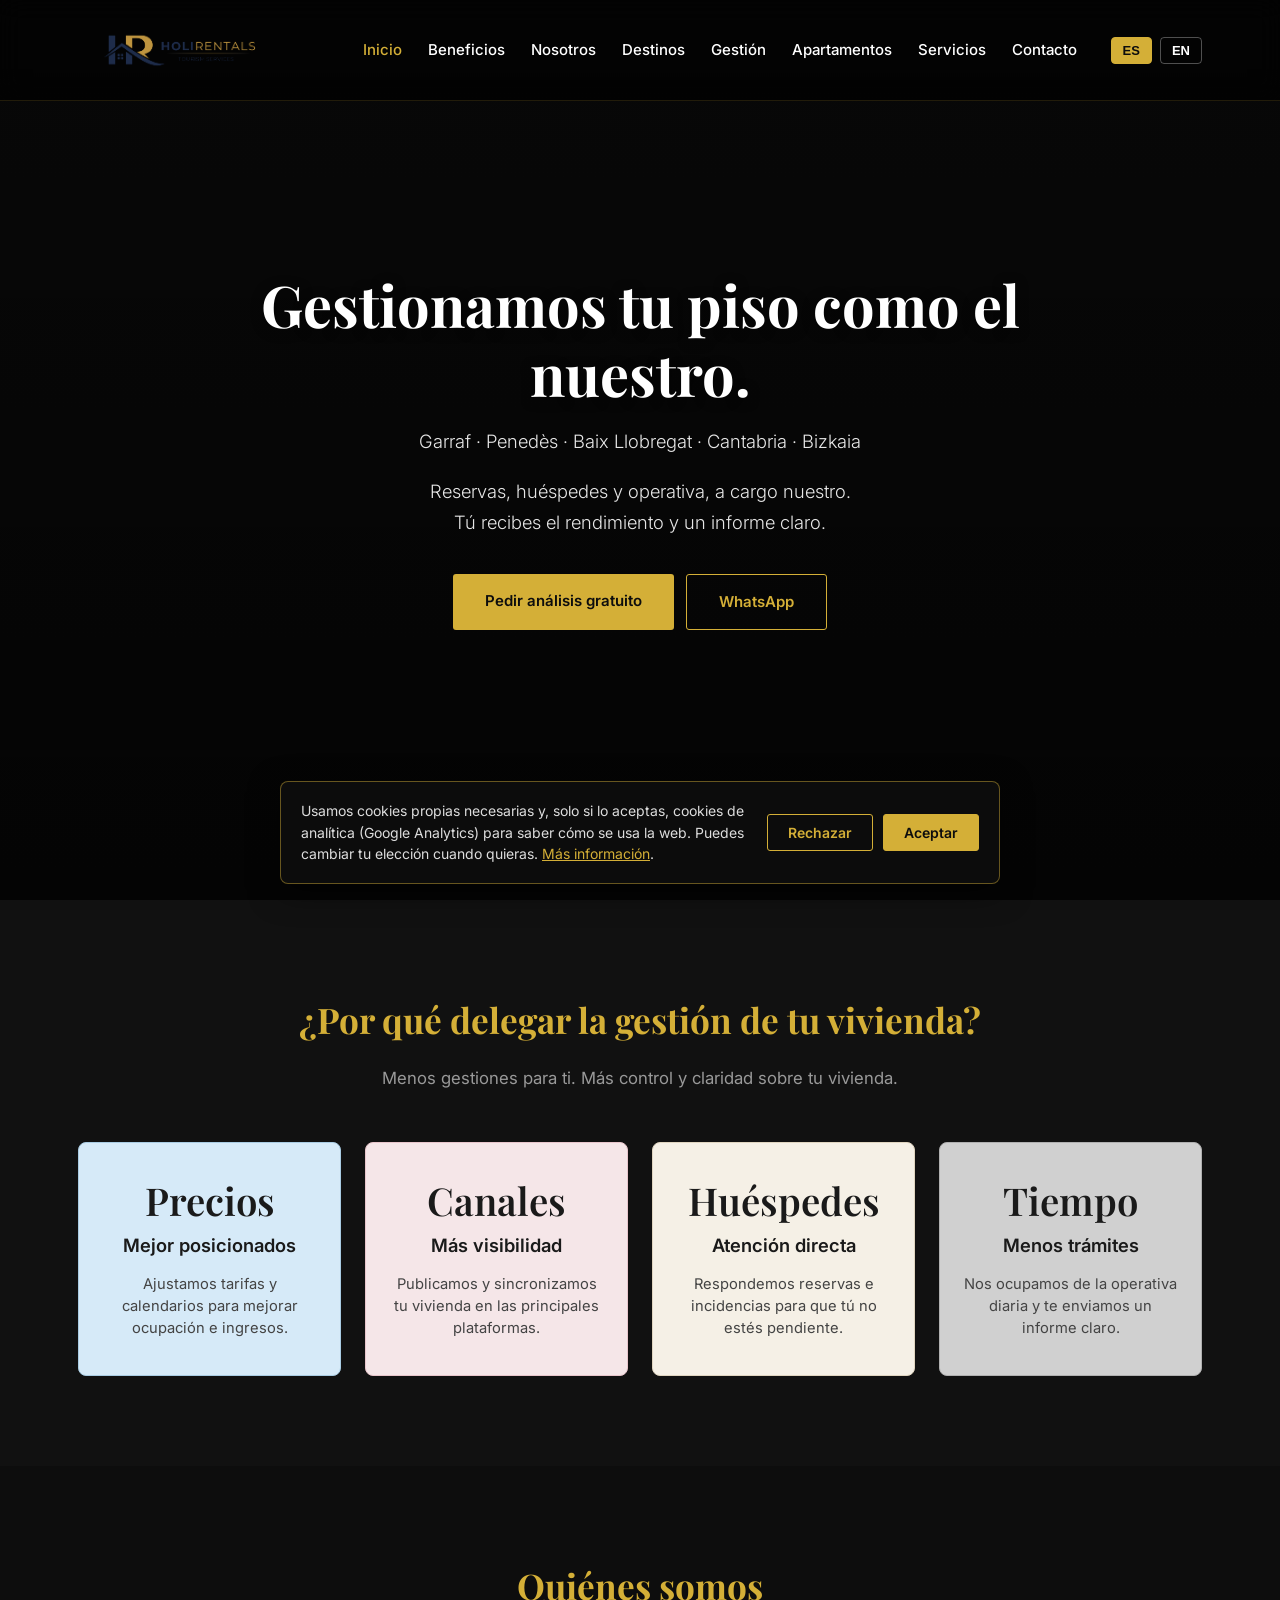
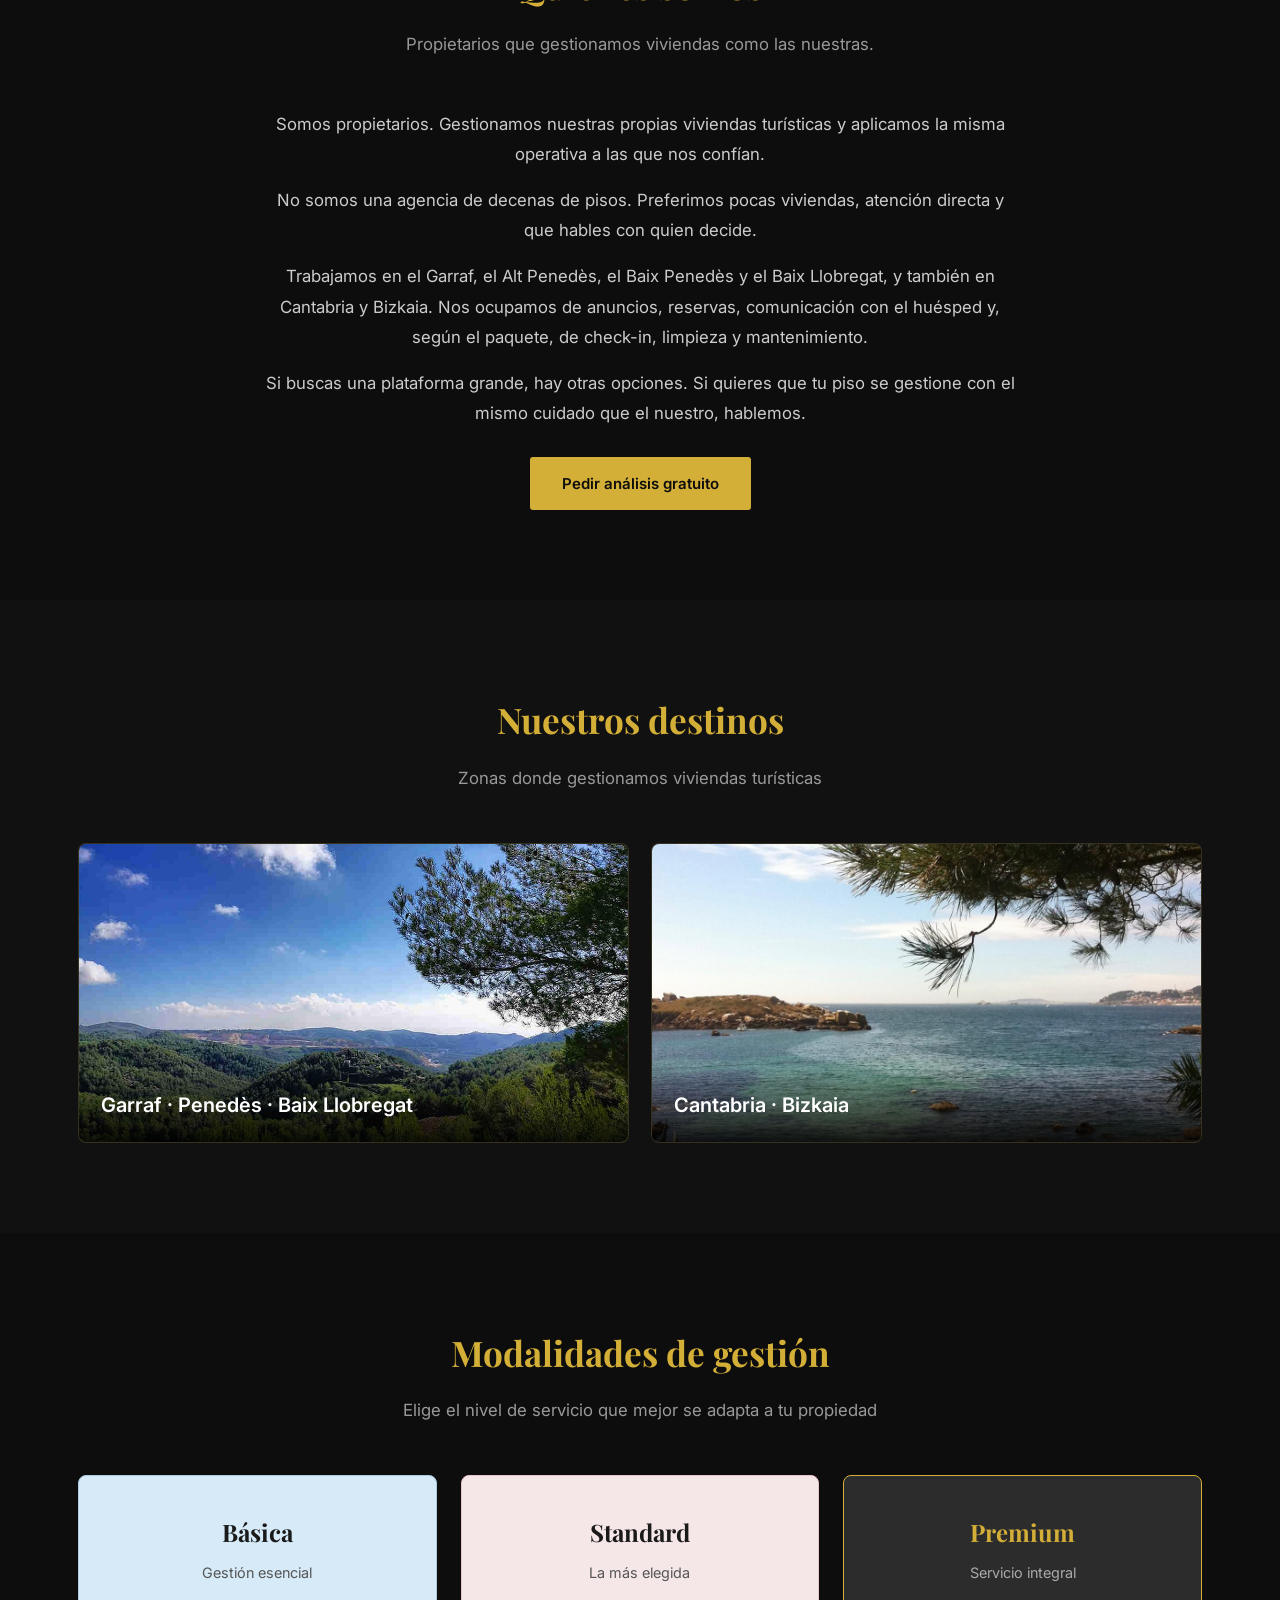
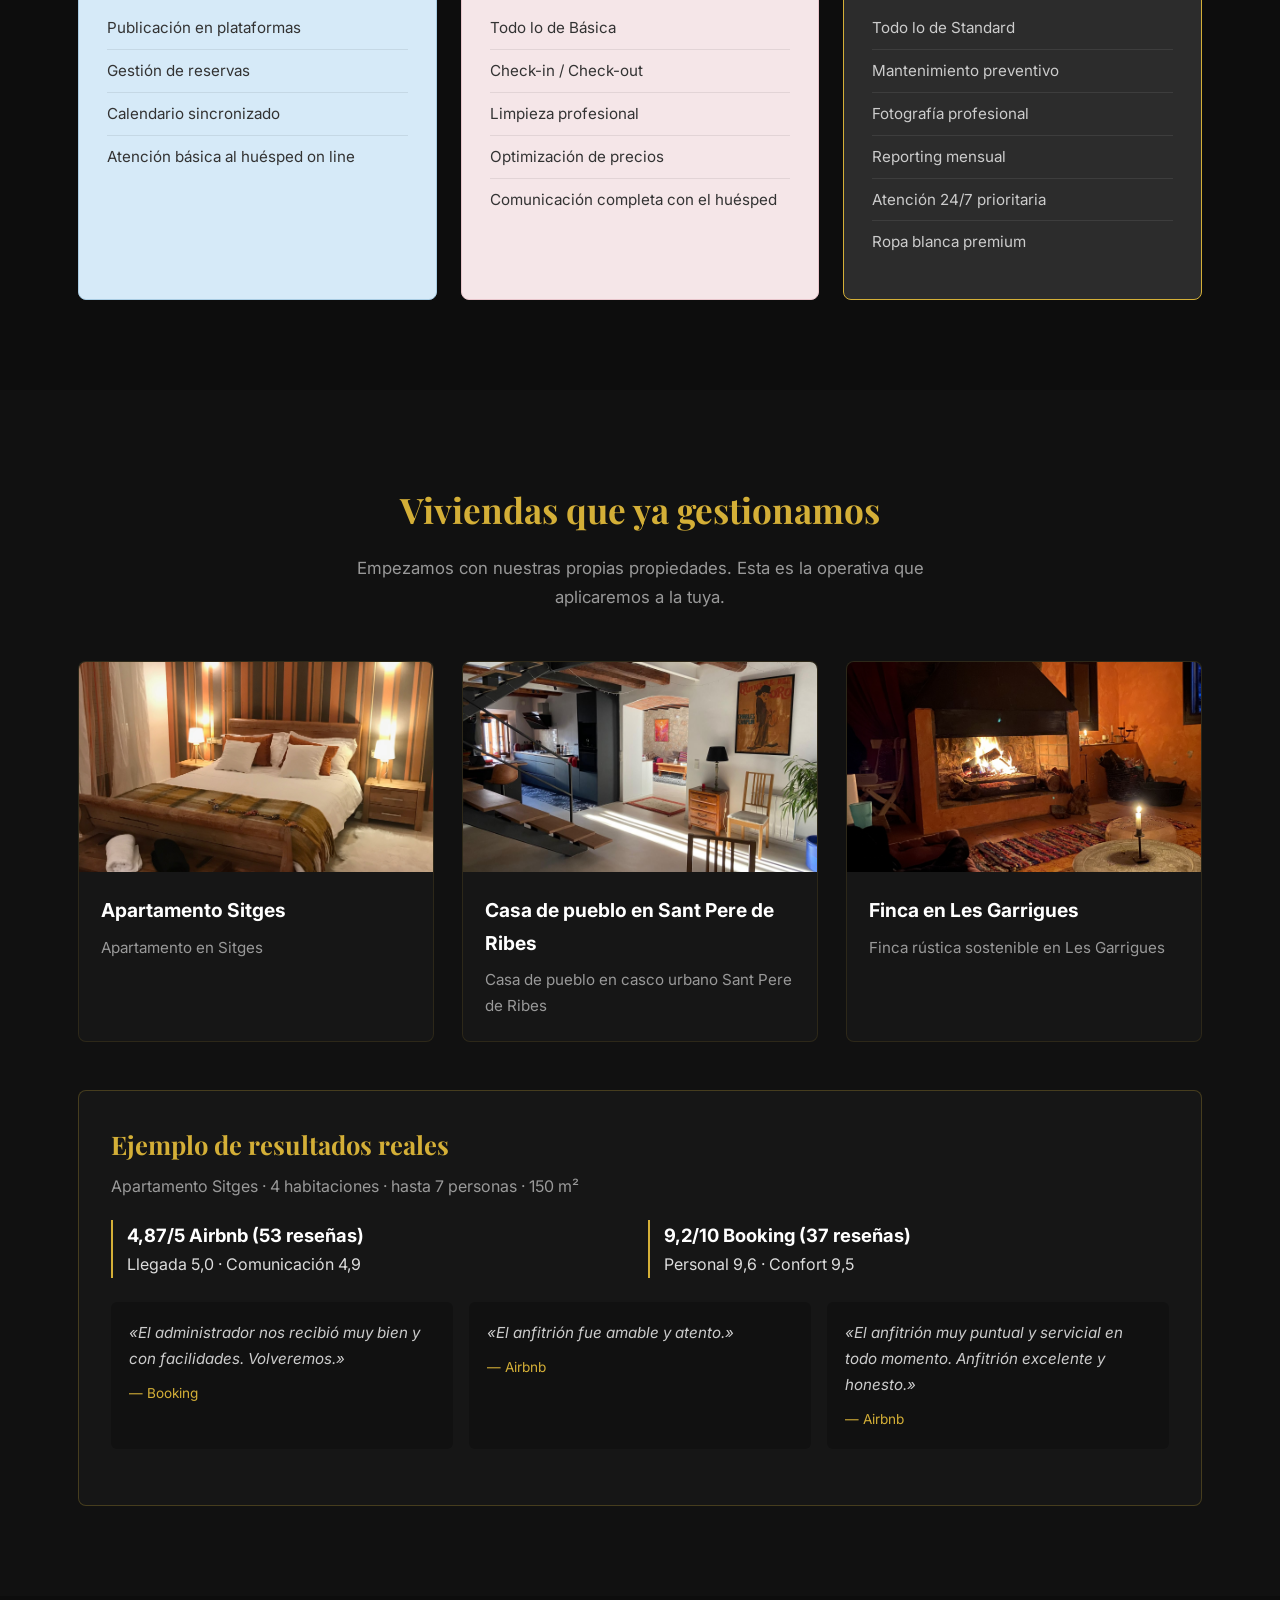
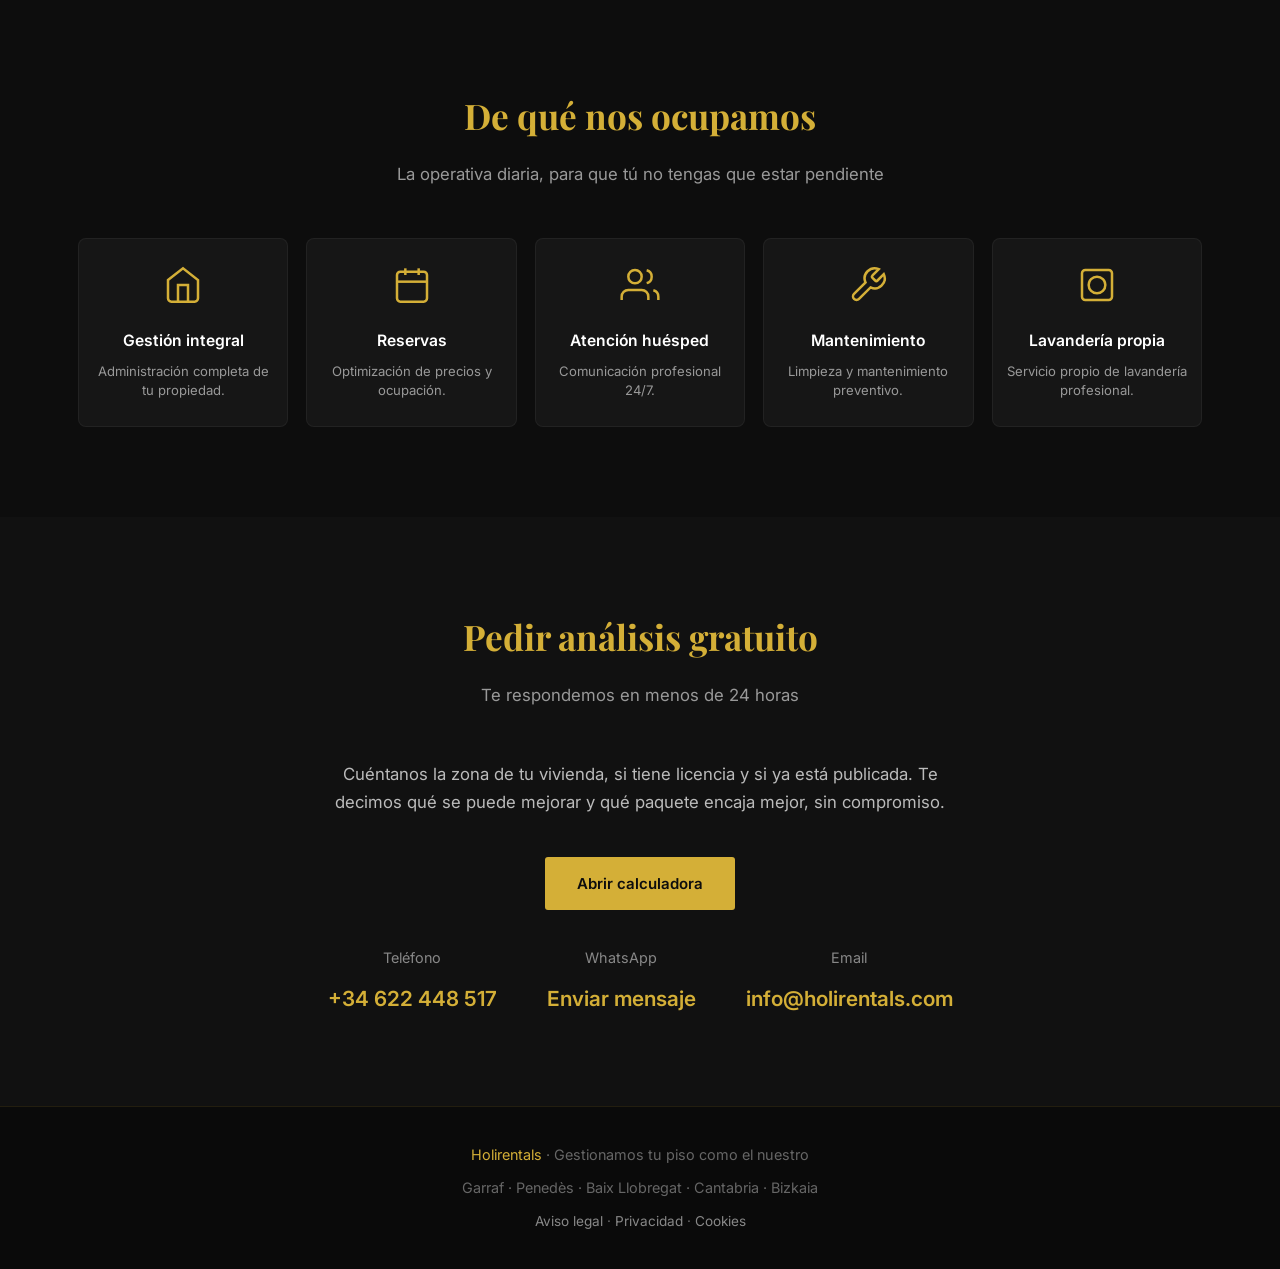
==== index.html @ bce826bc "W10: quitar enlaces a anuncios de Airbnb y Booking" ====
<!DOCTYPE html>
<html lang="es">
<head>
  <meta charset="UTF-8">
  <meta name="viewport" content="width=device-width, initial-scale=1.0">
  <title>Holirentals | Pisos turísticos en Garraf, Penedès y Cantabria</title>
  <meta name="description" content="Gestionamos tu piso como el nuestro. Alquiler vacacional en Garraf, Penedès y Baix Llobregat, además de Cantabria y Bizkaia. Pide tu análisis gratuito.">
  <!-- Google Analytics 4 (G-MFDEXBBM13) con Consent Mode v2: solo se carga si se aceptan las cookies. Ver /consent.js -->
  <script src="/consent.js"></script>
  <!-- Schema LocalBusiness -->
  <script type="application/ld+json">
  {
    "@context": "https://schema.org",
    "@type": "LocalBusiness",
    "name": "Holirentals",
    "description": "Gestionamos tu piso como el nuestro. Alquiler vacacional en Garraf, Alt Penedès, Baix Penedès y Baix Llobregat, además de Cantabria y Bizkaia. Reservas, huéspedes y operativa a cargo nuestro.",
    "url": "https://holirentals.com",
    "telephone": "+34622448517",
    "email": "info@holirentals.com",
    "image": "https://holirentals.com/logo.png",
    "priceRange": "€€",
    "address": {
      "@type": "PostalAddress",
      "addressCountry": "ES",
      "addressRegion": "Cataluña"
    },
    "areaServed": [
      { "@type": "AdministrativeArea", "name": "Garraf" },
      { "@type": "AdministrativeArea", "name": "Alt Penedès" },
      { "@type": "AdministrativeArea", "name": "Baix Penedès" },
      { "@type": "AdministrativeArea", "name": "Baix Llobregat" },
      { "@type": "AdministrativeArea", "name": "Cantabria" },
      { "@type": "AdministrativeArea", "name": "Bizkaia" }
    ],
    "sameAs": [],
    "openingHoursSpecification": {
      "@type": "OpeningHoursSpecification",
      "dayOfWeek": ["Monday", "Tuesday", "Wednesday", "Thursday", "Friday"],
      "opens": "09:00",
      "closes": "19:00"
    }
  }
  </script>
  <link href="https://fonts.googleapis.com/css2?family=Inter:wght@300;400;500;600;700&family=Playfair+Display:wght@500;600&display=swap" rel="stylesheet">
  <style>
    * { margin: 0; padding: 0; box-sizing: border-box; }
    html { scroll-behavior: smooth; }
    body { font-family: 'Inter', system-ui, sans-serif; color: #e8e8e8; background: #0d0d0d; line-height: 1.7; }
    .container { max-width: 1180px; margin: 0 auto; padding: 0 28px; }
    header { position: fixed; top: 0; left: 0; right: 0; z-index: 1000; background: rgba(0, 0, 0, 0.6); backdrop-filter: blur(12px); border-bottom: 1px solid rgba(212, 175, 55, 0.15); }
    .header-inner { display: flex; align-items: center; justify-content: space-between; height: 100px; }
    .logo { height: 92px; width: auto; }
    .menu-toggle { display: none; flex-direction: column; justify-content: space-between; width: 28px; height: 20px; background: none; border: none; cursor: pointer; padding: 0; z-index: 1001; }
    .menu-toggle span { display: block; height: 2.5px; width: 100%; background: #D4AF37; border-radius: 2px; transition: all 0.3s ease; }
    .menu-toggle.active span:nth-child(1) { transform: translateY(8.5px) rotate(45deg); }
    .menu-toggle.active span:nth-child(2) { opacity: 0; }
    .menu-toggle.active span:nth-child(3) { transform: translateY(-8.5px) rotate(-45deg); }
    nav { display: flex; align-items: center; gap: 26px; }
    nav a { color: #ffffff; text-decoration: none; font-size: 15px; font-weight: 500; transition: color 0.25s ease; text-shadow: 0 1px 3px rgba(0,0,0,0.5); }
    nav a:hover, nav a.active { color: #D4AF37; }
    .lang-switch { display: flex; gap: 8px; margin-left: 8px; }
    .lang-switch button { background: transparent; border: 1px solid rgba(255,255,255,0.3); color: #fff; padding: 5px 11px; border-radius: 4px; cursor: pointer; font-size: 13px; font-weight: 600; transition: all 0.25s; }
    .lang-switch button.active, .lang-switch button:hover { background: #D4AF37; border-color: #D4AF37; color: #0d0d0d; }
    .hero { position: relative; height: 100vh; min-height: 640px; display: flex; align-items: center; justify-content: center; overflow: hidden; }
    .hero video { position: absolute; inset: 0; width: 100%; height: 100%; object-fit: cover; z-index: 1; }
    .hero-overlay { position: absolute; inset: 0; background: linear-gradient(to bottom, rgba(0,0,0,0.4), rgba(0,0,0,0.7)); z-index: 2; }
    .hero-content { position: relative; z-index: 3; text-align: center; max-width: 800px; padding: 0 20px; }
    .hero-content h1 { font-family: 'Playfair Display', serif; font-size: clamp(2.1rem, 5vw, 3.6rem); color: #fff; margin-bottom: 18px; line-height: 1.2; text-shadow: 0 2px 12px rgba(0,0,0,0.5); }
    .hero-content p { font-size: 1.15rem; color: rgba(255,255,255,0.9); margin-bottom: 18px; font-weight: 300; }
    .hero-content .hero-subtitle { margin-bottom: 36px; }
    .hero-buttons { display: flex; flex-wrap: wrap; justify-content: center; gap: 12px; }
    .btn { display: inline-block; padding: 14px 32px; background: #D4AF37; color: #0d0d0d; text-decoration: none; font-weight: 600; font-size: 15px; border-radius: 3px; transition: all 0.3s ease; cursor: pointer; border: none; }
    .btn:hover { background: #c9a227; transform: translateY(-2px); }
    .btn-outline { background: transparent; border: 1.5px solid #D4AF37; color: #D4AF37; }
    .btn-outline:hover { background: #D4AF37; color: #0d0d0d; }
    section { padding: 90px 0; }
    .section-title { font-family: 'Playfair Display', serif; font-size: 2.2rem; color: #D4AF37; text-align: center; margin-bottom: 14px; }
    .section-subtitle { text-align: center; color: #999; max-width: 600px; margin: 0 auto 50px; font-size: 1.05rem; }
    .benefits { background: #111; }
    .benefits-grid { display: grid; grid-template-columns: repeat(4, 1fr); gap: 24px; }
    .benefit-card { border-radius: 8px; padding: 36px 24px; text-align: center; transition: transform 0.3s; }
    .benefit-card:hover { transform: translateY(-4px); }
    .benefit-card:nth-child(1) { background: #d6eaf8; border: 1px solid #a9cce3; color: #1a1a1a; }
    .benefit-card:nth-child(2) { background: #f5e6e8; border: 1px solid #e8c5cb; color: #1a1a1a; }
    .benefit-card:nth-child(3) { background: #f5f0e6; border: 1px solid #e0d5c0; color: #1a1a1a; }
    .benefit-card:nth-child(4) { background: #d0d0d0; border: 1px solid #b0b0b0; color: #1a1a1a; }
    .benefit-number { font-family: 'Playfair Display', serif; font-size: 2.4rem; color: #1a1a1a; font-weight: 600; margin-bottom: 8px; line-height: 1.1; }
    .benefit-title { font-size: 1.15rem; color: #1a1a1a; font-weight: 600; margin-bottom: 12px; }
    .benefit-text { font-size: 0.92rem; color: #444; line-height: 1.5; }
    .nosotros { background: #0d0d0d; }
    .nosotros-text { max-width: 760px; margin: 0 auto 28px; color: #ccc; font-size: 1.05rem; line-height: 1.8; text-align: center; }
    .nosotros-text p { margin-bottom: 16px; }
    .nosotros-cta { text-align: center; }
    .destinations { background: #111; }
    .dest-grid { display: grid; grid-template-columns: repeat(2, 1fr); gap: 22px; }
    .dest-card { position: relative; height: 300px; border-radius: 8px; overflow: hidden; background: #1a1a1a; border: 1px solid rgba(212,175,55,0.15); }
    .dest-card img { width: 100%; height: 100%; object-fit: cover; display: block; transition: transform 0.5s ease; }
    .dest-card:hover img { transform: scale(1.05); }
    .dest-name { position: absolute; bottom: 0; left: 0; right: 0; padding: 20px 22px; background: linear-gradient(to top, rgba(0,0,0,0.85), transparent); color: #fff; font-size: 1.25rem; font-weight: 600; }
    .modalities { background: #0d0d0d; }
    .mod-grid { display: grid; grid-template-columns: repeat(3, 1fr); gap: 24px; }
    .mod-card { border-radius: 8px; padding: 36px 28px; text-align: center; }
    .mod-card.basic { background: #d6eaf8; border: 1px solid #a9cce3; color: #1a1a1a; }
    .mod-card.standard { background: #f5e6e8; border: 1px solid #e8c5cb; color: #1a1a1a; }
    .mod-card.premium { background: #2c2c2c; border: 1px solid #D4AF37; color: #e8e8e8; }
    .mod-card h3 { font-family: 'Playfair Display', serif; font-size: 1.5rem; margin-bottom: 8px; }
    .mod-card.basic h3, .mod-card.standard h3 { color: #1a1a1a; }
    .mod-card.premium h3 { color: #D4AF37; }
    .mod-card .price { font-size: 0.9rem; margin-bottom: 22px; }
    .mod-card.basic .price, .mod-card.standard .price { color: #555; }
    .mod-card.premium .price { color: #aaa; }
    .mod-card ul { list-style: none; text-align: left; font-size: 0.95rem; }
    .mod-card.basic ul, .mod-card.standard ul { color: #333; }
    .mod-card.premium ul { color: #ccc; }
    .mod-card ul li { padding: 8px 0; border-bottom: 1px solid rgba(0,0,0,0.08); }
    .mod-card.premium ul li { border-bottom: 1px solid rgba(255,255,255,0.08); }
    .mod-card ul li:last-child { border-bottom: none; }
    .apartments { background: #111; }
    .proof { margin-top: 48px; background: #161616; border: 1px solid rgba(212,175,55,0.25); border-radius: 8px; padding: 32px; }
    .proof h3 { font-family: 'Playfair Display', serif; color: #D4AF37; font-size: 1.6rem; margin-bottom: 6px; }
    .proof-specs { color: #999; margin-bottom: 20px; }
    .proof-ratings { display: grid; grid-template-columns: 1fr 1fr; gap: 16px; margin-bottom: 24px; }
    .proof-rating { border-left: 2px solid #D4AF37; padding-left: 14px; color: #ddd; }
    .proof-rating strong { display: block; color: #fff; font-size: 1.15rem; }
    .proof-quotes { display: grid; grid-template-columns: repeat(3, 1fr); gap: 16px; margin-bottom: 24px; }
    .proof-quotes blockquote { background: #111; border-radius: 6px; padding: 18px; color: #ccc; font-style: italic; font-size: 0.95rem; }
    .proof-quotes cite { display: block; margin-top: 10px; color: #D4AF37; font-style: normal; font-size: 0.85rem; }
    @media (max-width: 1000px) { .proof-ratings, .proof-quotes { grid-template-columns: 1fr; } }
    .apt-grid { display: grid; grid-template-columns: repeat(3, 1fr); gap: 28px; }
    .apt-card { background: #161616; border-radius: 8px; overflow: hidden; border: 1px solid rgba(212,175,55,0.12); }
    .apt-photo { height: 210px; background: #1a1a1a; }
    .apt-photo img { width: 100%; height: 100%; object-fit: cover; display: block; }
    .apt-info { padding: 22px; }
    .apt-info h3 { font-size: 1.2rem; color: #fff; margin-bottom: 8px; }
    .apt-info p { color: #999; font-size: 0.95rem; }
    .services { background: #0d0d0d; }
    .services-grid { display: grid; grid-template-columns: repeat(5, 1fr); gap: 18px; }
    .service-card { text-align: center; padding: 26px 14px; background: #161616; border-radius: 8px; border: 1px solid rgba(255,255,255,0.05); }
    .service-icon { width: 40px; height: 40px; margin: 0 auto 14px; stroke: #D4AF37; fill: none; stroke-width: 1.5; }
    .service-card h3 { font-size: 0.98rem; color: #fff; margin-bottom: 8px; font-weight: 600; }
    .service-card p { color: #999; font-size: 0.82rem; line-height: 1.45; }
    .contact { background: #111; text-align: center; }
    .contact-methods { display: flex; justify-content: center; gap: 50px; flex-wrap: wrap; }
    .contact-item { display: flex; flex-direction: column; align-items: center; gap: 10px; }
    .contact-item span { color: #888; font-size: 0.9rem; }
    .contact-item a { color: #D4AF37; text-decoration: none; font-size: 1.3rem; font-weight: 600; transition: color 0.25s; }
    .contact-item a:hover { color: #fff; }
    footer { background: #0a0a0a; padding: 36px 0; border-top: 1px solid rgba(212,175,55,0.12); text-align: center; }
    footer p { color: #666; font-size: 0.9rem; }
    footer .gold { color: #D4AF37; }
    footer .legal-links { margin-top: 10px; font-size: 0.85rem; }
    footer .legal-links a { color: #888; text-decoration: none; transition: color 0.25s; }
    footer .legal-links a:hover { color: #D4AF37; }
    @media (max-width: 1000px) { .mod-grid, .apt-grid { grid-template-columns: 1fr; } .services-grid { grid-template-columns: repeat(3, 1fr); } .benefits-grid { grid-template-columns: repeat(2, 1fr); } }
    @media (max-width: 900px) {
      .menu-toggle { display: flex; }
      nav { position: fixed; top: 0; right: -100%; width: min(320px, 85vw); height: 100vh; background: rgba(10, 10, 10, 0.97); backdrop-filter: blur(20px); flex-direction: column; justify-content: center; align-items: center; gap: 28px; transition: right 0.35s ease; border-left: 1px solid rgba(212, 175, 55, 0.2); z-index: 1000; }
      nav.open { right: 0; }
      nav a { font-size: 1.15rem; }
      .lang-switch { margin-left: 0; margin-top: 12px; }
    }
    @media (max-width: 700px) {
      .header-inner { height: 72px; } .logo { height: 58px; } .container { padding: 0 18px; } section { padding: 60px 0; }
      .section-title { font-size: 1.7rem; } .section-subtitle { font-size: 0.98rem; margin-bottom: 36px; }
      .dest-grid { grid-template-columns: 1fr; } .services-grid { grid-template-columns: repeat(2, 1fr); } .benefits-grid { grid-template-columns: 1fr; }
      .hero { min-height: 520px; } .hero-content p { font-size: 1.05rem; } .btn { padding: 13px 26px; font-size: 14px; }
      .dest-card { height: 240px; } .contact-methods { gap: 32px; } .contact-item a { font-size: 1.15rem; }
    }
    @media (max-width: 480px) { .services-grid { grid-template-columns: 1fr; } .hero-content h1 { font-size: 1.9rem; } }
  </style>
</head>
<body>
  <header>
    <div class="container header-inner">
      <img src="logo.png" alt="Holirentals" class="logo">
      <button class="menu-toggle" id="menuToggle" aria-label="Abrir menú"><span></span><span></span><span></span></button>
      <nav id="mainNav">
        <a href="#inicio" class="active" data-i18n="nav_home">Inicio</a>
        <a href="#beneficios" data-i18n="nav_benefits">Beneficios</a>
        <a href="#nosotros" data-i18n="nav_about">Nosotros</a>
        <a href="#destinos" data-i18n="nav_destinations">Destinos</a>
        <a href="#modalidades" data-i18n="nav_management">Gestión</a>
        <a href="#apartamentos" data-i18n="nav_apartments">Apartamentos</a>
        <a href="#servicios" data-i18n="nav_services">Servicios</a>
        <a href="#contacto" data-i18n="nav_contact">Contacto</a>
        <div class="lang-switch">
          <button id="btn-es" class="active" onclick="setLang('es')">ES</button>
          <button id="btn-en" onclick="setLang('en')">EN</button>
        </div>
      </nav>
    </div>
  </header>
  <section class="hero" id="inicio">
    <video autoplay muted loop playsinline><source src="bg.mp4" type="video/mp4"></video>
    <div class="hero-overlay"></div>
    <div class="hero-content">
      <h1 data-i18n="hero_title">Gestionamos tu piso como el nuestro.</h1>
      <p>Garraf · Penedès · Baix Llobregat · Cantabria · Bizkaia</p>
      <p class="hero-subtitle" data-i18n-html="hero_subtitle">Reservas, huéspedes y operativa, a cargo nuestro.<br>Tú recibes el rendimiento y un informe claro.</p>
      <div class="hero-buttons">
        <a href="https://onyx-orbit-winter-zest.grok.me/" class="btn" data-i18n="hero_btn1" target="_blank" rel="noopener">Pedir análisis gratuito</a>
        <a href="https://wa.me/34622448517" class="btn btn-outline" data-i18n="hero_btn2">WhatsApp</a>
      </div>
    </div>
  </section>
  <section class="benefits" id="beneficios">
    <div class="container">
      <h2 class="section-title" data-i18n="ben_title">¿Por qué delegar la gestión de tu vivienda?</h2>
      <p class="section-subtitle" data-i18n="ben_sub">Menos gestiones para ti. Más control y claridad sobre tu vivienda.</p>
      <div class="benefits-grid">
        <div class="benefit-card"><div class="benefit-number" data-i18n="ben1_n">Precios</div><div class="benefit-title" data-i18n="ben1_t">Mejor posicionados</div><div class="benefit-text" data-i18n="ben1_d">Ajustamos tarifas y calendarios para mejorar ocupación e ingresos.</div></div>
        <div class="benefit-card"><div class="benefit-number" data-i18n="ben2_n">Canales</div><div class="benefit-title" data-i18n="ben2_t">Más visibilidad</div><div class="benefit-text" data-i18n="ben2_d">Publicamos y sincronizamos tu vivienda en las principales plataformas.</div></div>
        <div class="benefit-card"><div class="benefit-number" data-i18n="ben3_n">Huéspedes</div><div class="benefit-title" data-i18n="ben3_t">Atención directa</div><div class="benefit-text" data-i18n="ben3_d">Respondemos reservas e incidencias para que tú no estés pendiente.</div></div>
        <div class="benefit-card"><div class="benefit-number" data-i18n="ben4_n">Tiempo</div><div class="benefit-title" data-i18n="ben4_t">Menos trámites</div><div class="benefit-text" data-i18n="ben4_d">Nos ocupamos de la operativa diaria y te enviamos un informe claro.</div></div>
      </div>
    </div>
  </section>
  <section class="nosotros" id="nosotros">
    <div class="container">
      <h2 class="section-title" data-i18n="about_title">Quiénes somos</h2>
      <p class="section-subtitle" data-i18n="about_sub">Propietarios que gestionamos viviendas como las nuestras.</p>
      <div class="nosotros-text">
        <p data-i18n="about_p1">Somos propietarios. Gestionamos nuestras propias viviendas turísticas y aplicamos la misma operativa a las que nos confían.</p>
        <p data-i18n="about_p2">No somos una agencia de decenas de pisos. Preferimos pocas viviendas, atención directa y que hables con quien decide.</p>
        <p data-i18n="about_p3">Trabajamos en el Garraf, el Alt Penedès, el Baix Penedès y el Baix Llobregat, y también en Cantabria y Bizkaia. Nos ocupamos de anuncios, reservas, comunicación con el huésped y, según el paquete, de check-in, limpieza y mantenimiento.</p>
        <p data-i18n="about_p4">Si buscas una plataforma grande, hay otras opciones. Si quieres que tu piso se gestione con el mismo cuidado que el nuestro, hablemos.</p>
      </div>
      <div class="nosotros-cta">
        <a href="https://onyx-orbit-winter-zest.grok.me/" class="btn" data-i18n="hero_btn1" target="_blank" rel="noopener">Pedir análisis gratuito</a>
      </div>
    </div>
  </section>
  <section class="destinations" id="destinos">
    <div class="container">
      <h2 class="section-title" data-i18n="dest_title">Nuestros destinos</h2>
      <p class="section-subtitle" data-i18n="dest_sub">Zonas donde gestionamos viviendas turísticas</p>
      <div class="dest-grid">
        <div class="dest-card"><img src="garraf.jpg" alt="Costa del Garraf"><div class="dest-name">Garraf · Penedès · Baix Llobregat</div></div>
        <div class="dest-card"><img src="cantabria.jpg" alt="Costa de Cantabria"><div class="dest-name">Cantabria · Bizkaia</div></div>
      </div>
    </div>
  </section>
  <section class="modalities" id="modalidades">
    <div class="container">
      <h2 class="section-title" data-i18n="mod_title">Modalidades de gestión</h2>
      <p class="section-subtitle" data-i18n="mod_sub">Elige el nivel de servicio que mejor se adapta a tu propiedad</p>
      <div class="mod-grid">
        <div class="mod-card basic"><h3 data-i18n="mod_basic">Básica</h3><div class="price" data-i18n="mod_basic_p">Gestión esencial</div><ul><li data-i18n="mod_b1">Publicación en plataformas</li><li data-i18n="mod_b2">Gestión de reservas</li><li data-i18n="mod_b3">Calendario sincronizado</li><li data-i18n="mod_b4">Atención básica al huésped on line</li></ul></div>
        <div class="mod-card standard"><h3 data-i18n="mod_std">Standard</h3><div class="price" data-i18n="mod_std_p">La más elegida</div><ul><li data-i18n="mod_s1">Todo lo de Básica</li><li data-i18n="mod_s2">Check-in / Check-out</li><li data-i18n="mod_s3">Limpieza profesional</li><li data-i18n="mod_s4">Optimización de precios</li><li data-i18n="mod_s5">Comunicación completa con el huésped</li></ul></div>
        <div class="mod-card premium"><h3 data-i18n="mod_prem">Premium</h3><div class="price" data-i18n="mod_prem_p">Servicio integral</div><ul><li data-i18n="mod_p1">Todo lo de Standard</li><li data-i18n="mod_p2">Mantenimiento preventivo</li><li data-i18n="mod_p3">Fotografía profesional</li><li data-i18n="mod_p4">Reporting mensual</li><li data-i18n="mod_p5">Atención 24/7 prioritaria</li><li data-i18n="mod_p6">Ropa blanca premium</li></ul></div>
      </div>
    </div>
  </section>
  <section class="apartments" id="apartamentos">
    <div class="container">
      <h2 class="section-title" data-i18n="apt_title">Viviendas que ya gestionamos</h2>
      <p class="section-subtitle" data-i18n="apt_sub">Empezamos con nuestras propias propiedades. Esta es la operativa que aplicaremos a la tuya.</p>
      <div class="apt-grid">
        <div class="apt-card"><div class="apt-photo"><img src="apartamentositges.jpg" alt="Apartamento Sitges"></div><div class="apt-info"><h3 data-i18n="apt1_t">Apartamento Sitges</h3><p data-i18n="apt1_d">Apartamento en Sitges</p></div></div>
        <div class="apt-card"><div class="apt-photo"><img src="casaribes.jpg" alt="Casa Ribes"></div><div class="apt-info"><h3 data-i18n="apt2_t">Casa de pueblo en Sant Pere de Ribes</h3><p data-i18n="apt2_d">Casa de pueblo en casco urbano Sant Pere de Ribes</p></div></div>
        <div class="apt-card"><div class="apt-photo"><img src="fincalesgarrigues2.jpg" alt="Finca en Les Garrigues"></div><div class="apt-info"><h3 data-i18n="apt3_t">Finca en Les Garrigues</h3><p data-i18n="apt3_d">Finca rústica sostenible en Les Garrigues</p></div></div>
      </div>
      <div class="proof" id="resultados">
        <h3 data-i18n="proof_title">Ejemplo de resultados reales</h3>
        <p class="proof-specs" data-i18n="proof_specs">Apartamento Sitges · 4 habitaciones · hasta 7 personas · 150 m²</p>
        <div class="proof-ratings">
          <div class="proof-rating"><strong data-i18n="proof_r1">4,87/5 Airbnb (53 reseñas)</strong><span data-i18n="proof_r1c">Llegada 5,0 · Comunicación 4,9</span></div>
          <div class="proof-rating"><strong data-i18n="proof_r2">9,2/10 Booking (37 reseñas)</strong><span data-i18n="proof_r2c">Personal 9,6 · Confort 9,5</span></div>
        </div>
        <div class="proof-quotes">
          <blockquote><span data-i18n="proof_q1">«El administrador nos recibió muy bien y con facilidades. Volveremos.»</span><cite>— Booking</cite></blockquote>
          <blockquote><span data-i18n="proof_q2">«El anfitrión fue amable y atento.»</span><cite>— Airbnb</cite></blockquote>
          <blockquote><span data-i18n="proof_q3">«El anfitrión muy puntual y servicial en todo momento. Anfitrión excelente y honesto.»</span><cite>— Airbnb</cite></blockquote>
        </div>
      </div>
    </div>
  </section>
  <section class="services" id="servicios">
    <div class="container">
      <h2 class="section-title" data-i18n="serv_title">De qué nos ocupamos</h2>
      <p class="section-subtitle" data-i18n="serv_sub">La operativa diaria, para que tú no tengas que estar pendiente</p>
      <div class="services-grid">
        <div class="service-card"><svg class="service-icon" viewBox="0 0 24 24"><path d="M3 9l9-7 9 7v11a2 2 0 0 1-2 2H5a2 2 0 0 1-2-2z"/><polyline points="9 22 9 12 15 12 15 22"/></svg><h3 data-i18n="serv1_t">Gestión integral</h3><p data-i18n="serv1_d">Administración completa de tu propiedad.</p></div>
        <div class="service-card"><svg class="service-icon" viewBox="0 0 24 24"><rect x="3" y="4" width="18" height="18" rx="2" ry="2"/><line x1="16" y1="2" x2="16" y2="6"/><line x1="8" y1="2" x2="8" y2="6"/><line x1="3" y1="10" x2="21" y2="10"/></svg><h3 data-i18n="serv2_t">Reservas</h3><p data-i18n="serv2_d">Optimización de precios y ocupación.</p></div>
        <div class="service-card"><svg class="service-icon" viewBox="0 0 24 24"><path d="M17 21v-2a4 4 0 0 0-4-4H5a4 4 0 0 0-4 4v2"/><circle cx="9" cy="7" r="4"/><path d="M23 21v-2a4 4 0 0 0-3-3.87"/><path d="M16 3.13a4 4 0 0 1 0 7.75"/></svg><h3 data-i18n="serv3_t">Atención huésped</h3><p data-i18n="serv3_d">Comunicación profesional 24/7.</p></div>
        <div class="service-card"><svg class="service-icon" viewBox="0 0 24 24"><path d="M14.7 6.3a1 1 0 0 0 0 1.4l1.6 1.6a1 1 0 0 0 1.4 0l3.77-3.77a6 6 0 0 1-7.94 7.94l-6.91 6.91a2.12 2.12 0 0 1-3-3l6.91-6.91a6 6 0 0 1 7.94-7.94l-3.76 3.76z"/></svg><h3 data-i18n="serv4_t">Mantenimiento</h3><p data-i18n="serv4_d">Limpieza y mantenimiento preventivo.</p></div>
        <div class="service-card"><svg class="service-icon" viewBox="0 0 24 24"><rect x="3" y="3" width="18" height="18" rx="2"/><circle cx="12" cy="12" r="5"/></svg><h3 data-i18n="serv5_t">Lavandería propia</h3><p data-i18n="serv5_d">Servicio propio de lavandería profesional.</p></div>
      </div>
    </div>
  </section>
  <section class="contact" id="contacto">
    <div class="container">
      <h2 class="section-title" data-i18n="con_title">Pedir análisis gratuito</h2>
      <p class="section-subtitle" data-i18n="con_sub">Te respondemos en menos de 24 horas</p>
      <p style="max-width: 640px; margin: 0 auto 40px; color: #bbb; font-size: 1.05rem; line-height: 1.7;" data-i18n="con_text">Cuéntanos la zona de tu vivienda, si tiene licencia y si ya está publicada. Te decimos qué se puede mejorar y qué paquete encaja mejor, sin compromiso.</p>
      <p style="margin: 0 auto 36px;"><a href="https://onyx-orbit-winter-zest.grok.me/" class="btn" target="_blank" rel="noopener">Abrir calculadora</a></p>
      <div class="contact-methods">
        <div class="contact-item"><span data-i18n="con_phone">Teléfono</span><a href="tel:+34622448517">+34 622 448 517</a></div>
        <div class="contact-item"><span>WhatsApp</span><a href="https://wa.me/34622448517" target="_blank" data-i18n="con_wa">Enviar mensaje</a></div>
        <div class="contact-item"><span>Email</span><a href="mailto:info@holirentals.com">info@holirentals.com</a></div>
      </div>
    </div>
  </section>
  <footer>
    <div class="container">
      <p><span class="gold">Holirentals</span> · <span data-i18n="footer_tag">Gestionamos tu piso como el nuestro</span></p>
      <p style="margin-top:8px">Garraf · Penedès · Baix Llobregat · Cantabria · Bizkaia</p>
      <p class="legal-links"><a href="/aviso-legal/" data-i18n="footer_legal">Aviso legal</a> · <a href="/privacidad/" data-i18n="footer_privacy">Privacidad</a> · <a href="/cookies/" data-i18n="footer_cookies">Cookies</a></p>
    </div>
  </footer>
  <script>
    const translations = {
      es: {
        nav_home: "Inicio", nav_benefits: "Beneficios", nav_about: "Nosotros", nav_destinations: "Destinos", nav_management: "Gestión", nav_apartments: "Apartamentos", nav_services: "Servicios", nav_contact: "Contacto",
        hero_title: "Gestionamos tu piso como el nuestro.",
        hero_subtitle: "Reservas, huéspedes y operativa, a cargo nuestro.<br>Tú recibes el rendimiento y un informe claro.",
        hero_btn1: "Pedir análisis gratuito", hero_btn2: "WhatsApp",
        ben_title: "¿Por qué delegar la gestión de tu vivienda?", ben_sub: "Menos gestiones para ti. Más control y claridad sobre tu vivienda.",
        ben1_n: "Precios", ben1_t: "Mejor posicionados", ben1_d: "Ajustamos tarifas y calendarios para mejorar ocupación e ingresos.",
        ben2_n: "Canales", ben2_t: "Más visibilidad", ben2_d: "Publicamos y sincronizamos tu vivienda en las principales plataformas.",
        ben3_n: "Huéspedes", ben3_t: "Atención directa", ben3_d: "Respondemos reservas e incidencias para que tú no estés pendiente.",
        ben4_n: "Tiempo", ben4_t: "Menos trámites", ben4_d: "Nos ocupamos de la operativa diaria y te enviamos un informe claro.",
        about_title: "Quiénes somos", about_sub: "Propietarios que gestionamos viviendas como las nuestras.",
        about_p1: "Somos propietarios. Gestionamos nuestras propias viviendas turísticas y aplicamos la misma operativa a las que nos confían.",
        about_p2: "No somos una agencia de decenas de pisos. Preferimos pocas viviendas, atención directa y que hables con quien decide.",
        about_p3: "Trabajamos en el Garraf, el Alt Penedès, el Baix Penedès y el Baix Llobregat, y también en Cantabria y Bizkaia. Nos ocupamos de anuncios, reservas, comunicación con el huésped y, según el paquete, de check-in, limpieza y mantenimiento.",
        about_p4: "Si buscas una plataforma grande, hay otras opciones. Si quieres que tu piso se gestione con el mismo cuidado que el nuestro, hablemos.",
        dest_title: "Nuestros destinos", dest_sub: "Zonas donde gestionamos viviendas turísticas",
        mod_title: "Modalidades de gestión", mod_sub: "Elige el nivel de servicio que mejor se adapta a tu propiedad",
        mod_basic: "Básica", mod_basic_p: "Gestión esencial", mod_b1: "Publicación en plataformas", mod_b2: "Gestión de reservas", mod_b3: "Calendario sincronizado", mod_b4: "Atención básica al huésped on line",
        mod_std: "Standard", mod_std_p: "La más elegida", mod_s1: "Todo lo de Básica", mod_s2: "Check-in / Check-out", mod_s3: "Limpieza profesional", mod_s4: "Optimización de precios", mod_s5: "Comunicación completa con el huésped",
        mod_prem: "Premium", mod_prem_p: "Servicio integral", mod_p1: "Todo lo de Standard", mod_p2: "Mantenimiento preventivo", mod_p3: "Fotografía profesional", mod_p4: "Reporting mensual", mod_p5: "Atención 24/7 prioritaria", mod_p6: "Ropa blanca premium",
        apt_title: "Viviendas que ya gestionamos", apt_sub: "Empezamos con nuestras propias propiedades. Esta es la operativa que aplicaremos a la tuya.",
        apt1_t: "Apartamento Sitges", apt1_d: "Apartamento en Sitges", apt2_t: "Casa de pueblo en Sant Pere de Ribes", apt2_d: "Casa de pueblo en casco urbano Sant Pere de Ribes", apt3_t: "Finca en Les Garrigues", apt3_d: "Finca rústica sostenible en Les Garrigues",
        proof_title: "Ejemplo de resultados reales", proof_specs: "Apartamento Sitges · 4 habitaciones · hasta 7 personas · 150 m²", proof_r1: "4,87/5 Airbnb (53 reseñas)", proof_r1c: "Llegada 5,0 · Comunicación 4,9", proof_r2: "9,2/10 Booking (37 reseñas)", proof_r2c: "Personal 9,6 · Confort 9,5", proof_q1: "«El administrador nos recibió muy bien y con facilidades. Volveremos.»", proof_q2: "«El anfitrión fue amable y atento.»", proof_q3: "«El anfitrión muy puntual y servicial en todo momento. Anfitrión excelente y honesto.»",
        serv_title: "De qué nos ocupamos", serv_sub: "La operativa diaria, para que tú no tengas que estar pendiente",
        serv1_t: "Gestión integral", serv1_d: "Administración completa de tu propiedad.", serv2_t: "Reservas", serv2_d: "Optimización de precios y ocupación.", serv3_t: "Atención huésped", serv3_d: "Comunicación profesional 24/7.", serv4_t: "Mantenimiento", serv4_d: "Limpieza y mantenimiento preventivo.", serv5_t: "Lavandería propia", serv5_d: "Servicio propio de lavandería profesional.",
        con_title: "Pedir análisis gratuito", con_sub: "Te respondemos en menos de 24 horas",
        con_text: "Cuéntanos la zona de tu vivienda, si tiene licencia y si ya está publicada. Te decimos qué se puede mejorar y qué paquete encaja mejor, sin compromiso.",
        con_phone: "Teléfono", con_wa: "Enviar mensaje", footer_tag: "Gestionamos tu piso como el nuestro",
        footer_legal: "Aviso legal", footer_privacy: "Privacidad", footer_cookies: "Cookies"
      },
      en: {
        nav_home: "Home", nav_benefits: "Benefits", nav_about: "About", nav_destinations: "Destinations", nav_management: "Management", nav_apartments: "Apartments", nav_services: "Services", nav_contact: "Contact",
        hero_title: "We manage your home like our own.",
        hero_subtitle: "Bookings, guests and operations handled by us.<br>You get the return and a clear report.",
        hero_btn1: "Request a free review", hero_btn2: "WhatsApp",
        ben_title: "Why outsource your property management?", ben_sub: "Less admin for you. More control and clarity over your home.",
        ben1_n: "Pricing", ben1_t: "Better positioned", ben1_d: "We adjust rates and calendars to improve occupancy and income.",
        ben2_n: "Channels", ben2_t: "More visibility", ben2_d: "We list and sync your home on the main platforms.",
        ben3_n: "Guests", ben3_t: "Direct support", ben3_d: "We handle bookings and issues so you don't have to stay on call.",
        ben4_n: "Time", ben4_t: "Less paperwork", ben4_d: "We run the day-to-day and send you a clear report.",
        about_title: "Who we are", about_sub: "Owners managing homes the way we manage our own.",
        about_p1: "We are owners. We manage our own holiday homes and apply the same operation to the ones entrusted to us.",
        about_p2: "We are not an agency with dozens of properties. We prefer a small portfolio, direct attention, and that you speak with the person who decides.",
        about_p3: "We work in Garraf, Alt Penedès, Baix Penedès and Baix Llobregat (Catalonia), as well as Cantabria and Bizkaia. We handle listings, bookings, guest communication and, depending on the plan, check-in, cleaning and maintenance.",
        about_p4: "If you want a large platform, there are other options. If you want your home managed with the same care as ours, let's talk.",
        dest_title: "Our destinations", dest_sub: "Areas where we manage holiday homes",
        mod_title: "Management plans", mod_sub: "Choose the service level that best fits your property",
        mod_basic: "Basic", mod_basic_p: "Essential management", mod_b1: "Listing on platforms", mod_b2: "Booking management", mod_b3: "Synced calendar", mod_b4: "Basic online guest support",
        mod_std: "Standard", mod_std_p: "Most popular", mod_s1: "Everything in Basic", mod_s2: "Check-in / Check-out", mod_s3: "Professional cleaning", mod_s4: "Price optimisation", mod_s5: "Full guest communication",
        mod_prem: "Premium", mod_prem_p: "Full-service", mod_p1: "Everything in Standard", mod_p2: "Preventive maintenance", mod_p3: "Professional photography", mod_p4: "Monthly reporting", mod_p5: "Priority 24/7 support", mod_p6: "Premium linens",
        apt_title: "Homes we already manage", apt_sub: "We started with our own properties. This is the operation we will apply to yours.",
        apt1_t: "Sitges Apartment", apt1_d: "Apartment in Sitges", apt2_t: "Village house in Sant Pere de Ribes", apt2_d: "Village house in the old town of Sant Pere de Ribes", apt3_t: "Farmhouse in Les Garrigues", apt3_d: "Sustainable rustic farmhouse in Les Garrigues",
        proof_title: "Real results example", proof_specs: "Sitges Apartment · 4 bedrooms · up to 7 guests · 150 m²", proof_r1: "4.87/5 Airbnb (53 reviews)", proof_r1c: "Check-in 5.0 · Communication 4.9", proof_r2: "9.2/10 Booking (37 reviews)", proof_r2c: "Staff 9.6 · Comfort 9.5", proof_q1: "“The manager welcomed us very warmly and made everything easy. We will be back.”", proof_q2: "“The host was kind and attentive.”", proof_q3: "“The host was very punctual and helpful at all times. An excellent and honest host.”",
        serv_title: "What we take care of", serv_sub: "Day-to-day operations, so you don't have to stay on top of them",
        serv1_t: "Full management", serv1_d: "Complete administration of your property.", serv2_t: "Bookings", serv2_d: "Price and occupancy optimisation.", serv3_t: "Guest support", serv3_d: "Professional communication 24/7.", serv4_t: "Maintenance", serv4_d: "Cleaning and preventive maintenance.", serv5_t: "In-house laundry", serv5_d: "Our own professional laundry service.",
        con_title: "Request a free review", con_sub: "We reply within 24 hours",
        con_text: "Tell us the area of your home, whether it is licensed and whether it is already listed. We will tell you what can be improved and which plan fits best, with no obligation.",
        con_phone: "Phone", con_wa: "Send message", footer_tag: "We manage your home like our own",
        footer_legal: "Legal notice", footer_privacy: "Privacy", footer_cookies: "Cookies"
      }
    };
    function setLang(lang) {
      document.documentElement.lang = lang;
      document.querySelectorAll('[data-i18n]').forEach(el => {
        const key = el.getAttribute('data-i18n');
        if (translations[lang][key]) el.textContent = translations[lang][key];
      });
      document.querySelectorAll('[data-i18n-html]').forEach(el => {
        const key = el.getAttribute('data-i18n-html');
        if (translations[lang][key]) el.innerHTML = translations[lang][key];
      });
      document.getElementById('btn-es').classList.toggle('active', lang === 'es');
      document.getElementById('btn-en').classList.toggle('active', lang === 'en');
    }
    const menuToggle = document.getElementById('menuToggle');
    const mainNav = document.getElementById('mainNav');
    menuToggle.addEventListener('click', () => { menuToggle.classList.toggle('active'); mainNav.classList.toggle('open'); });
    mainNav.querySelectorAll('a').forEach(link => { link.addEventListener('click', () => { menuToggle.classList.remove('active'); mainNav.classList.remove('open'); }); });
    window.addEventListener('resize', () => { if (window.innerWidth > 900) { menuToggle.classList.remove('active'); mainNav.classList.remove('open'); } });
  </script>
</body>
</html>
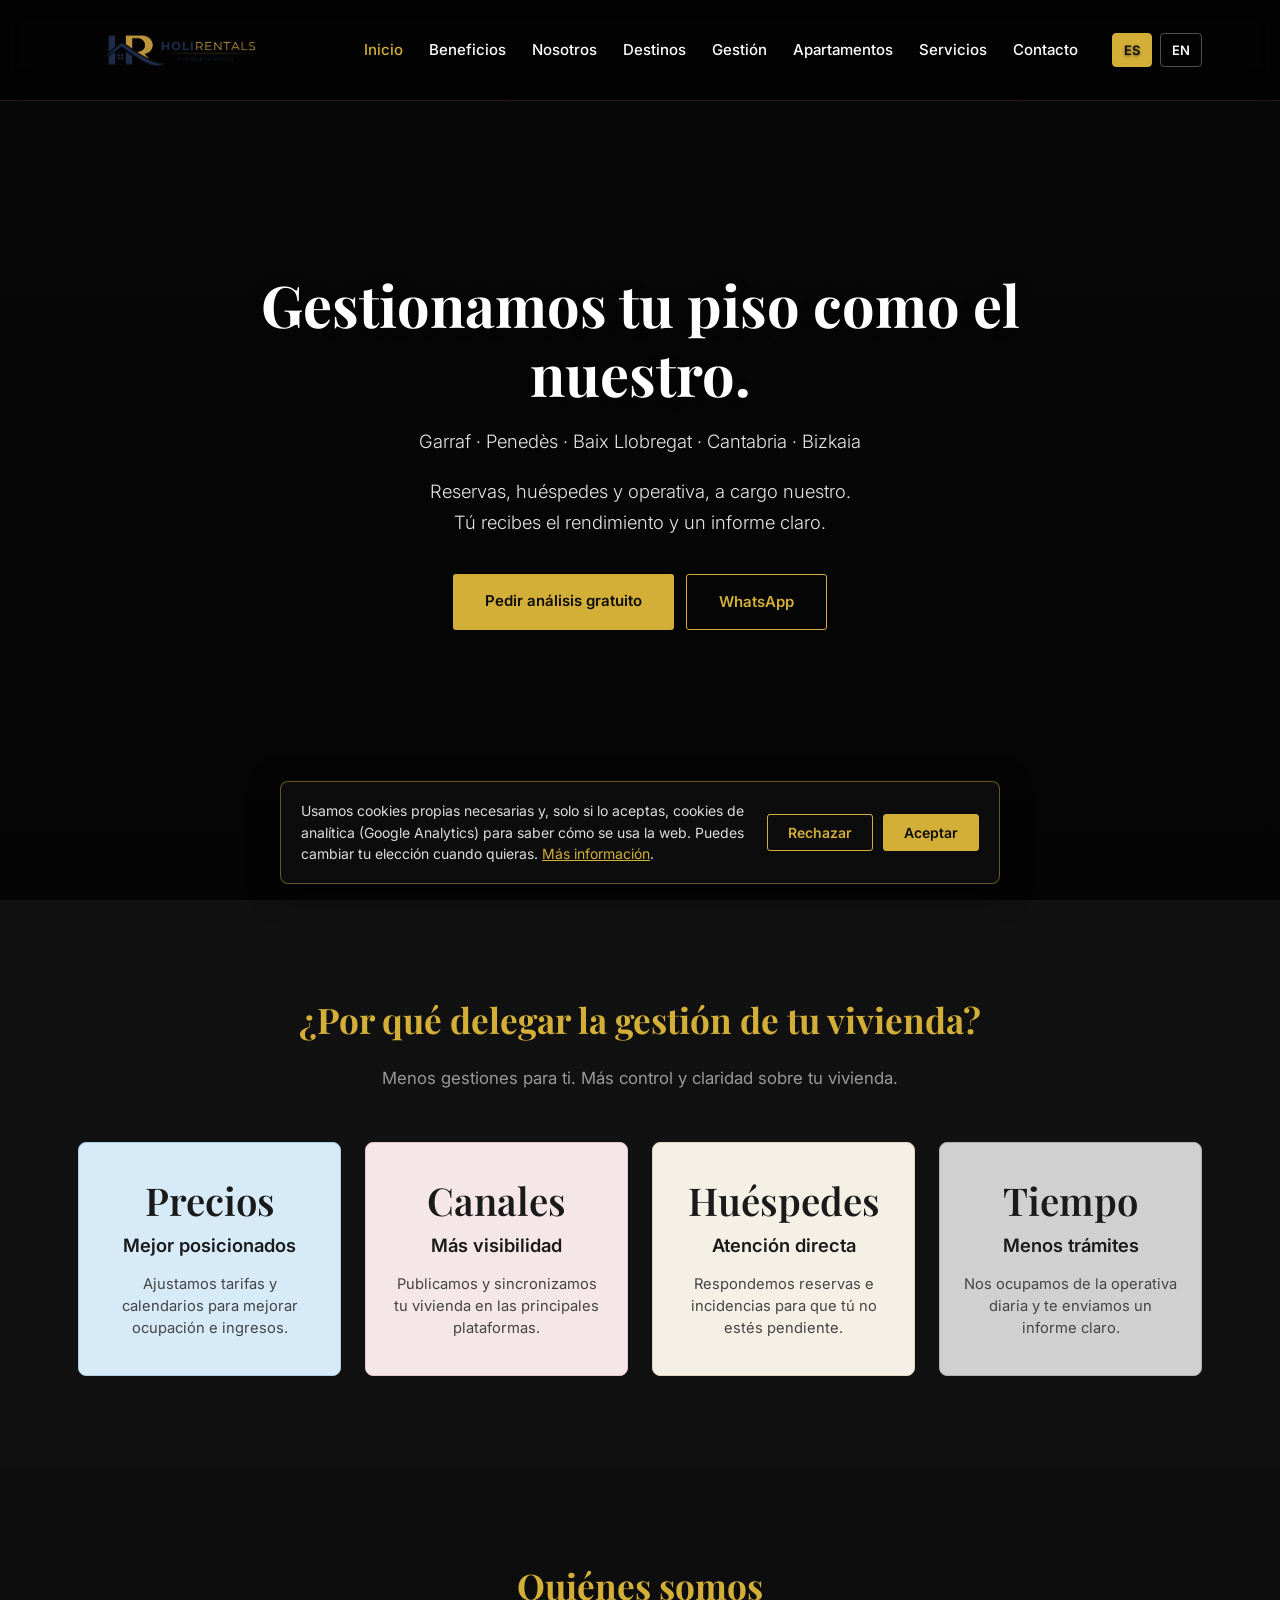
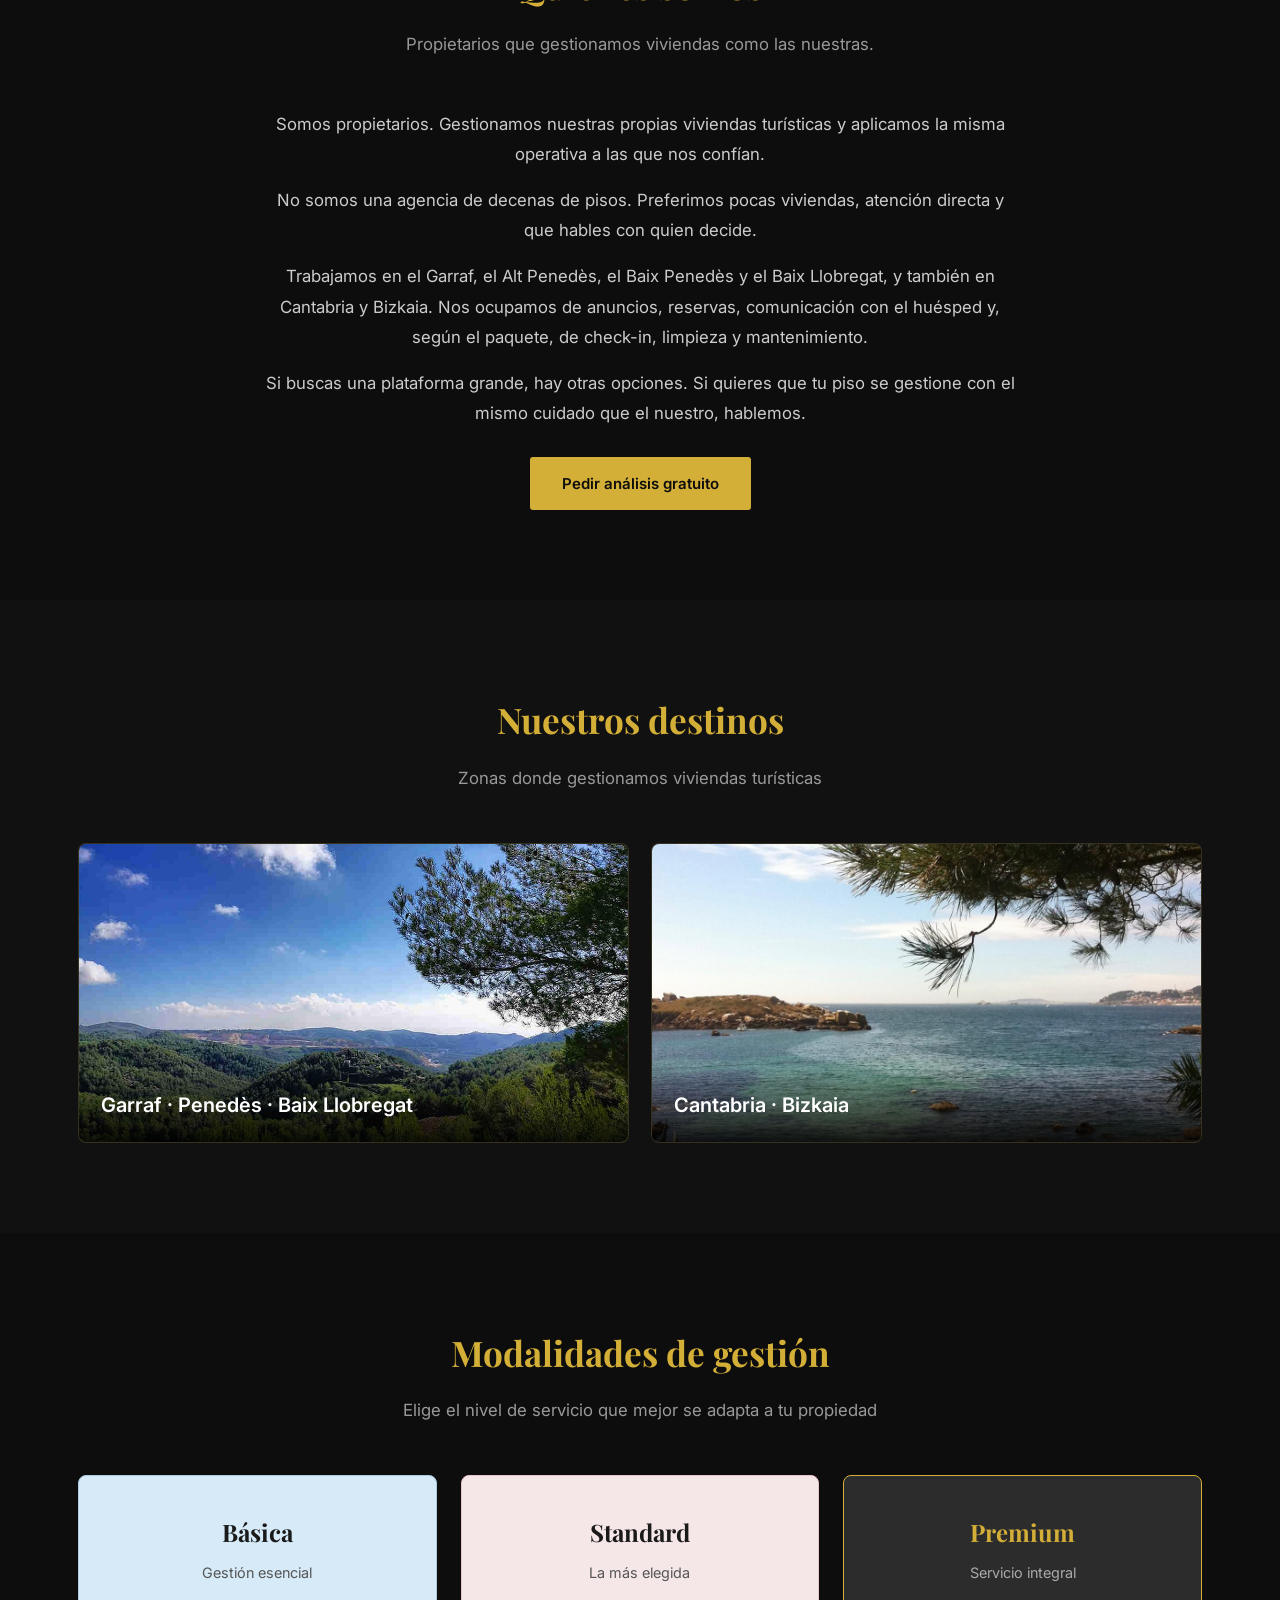
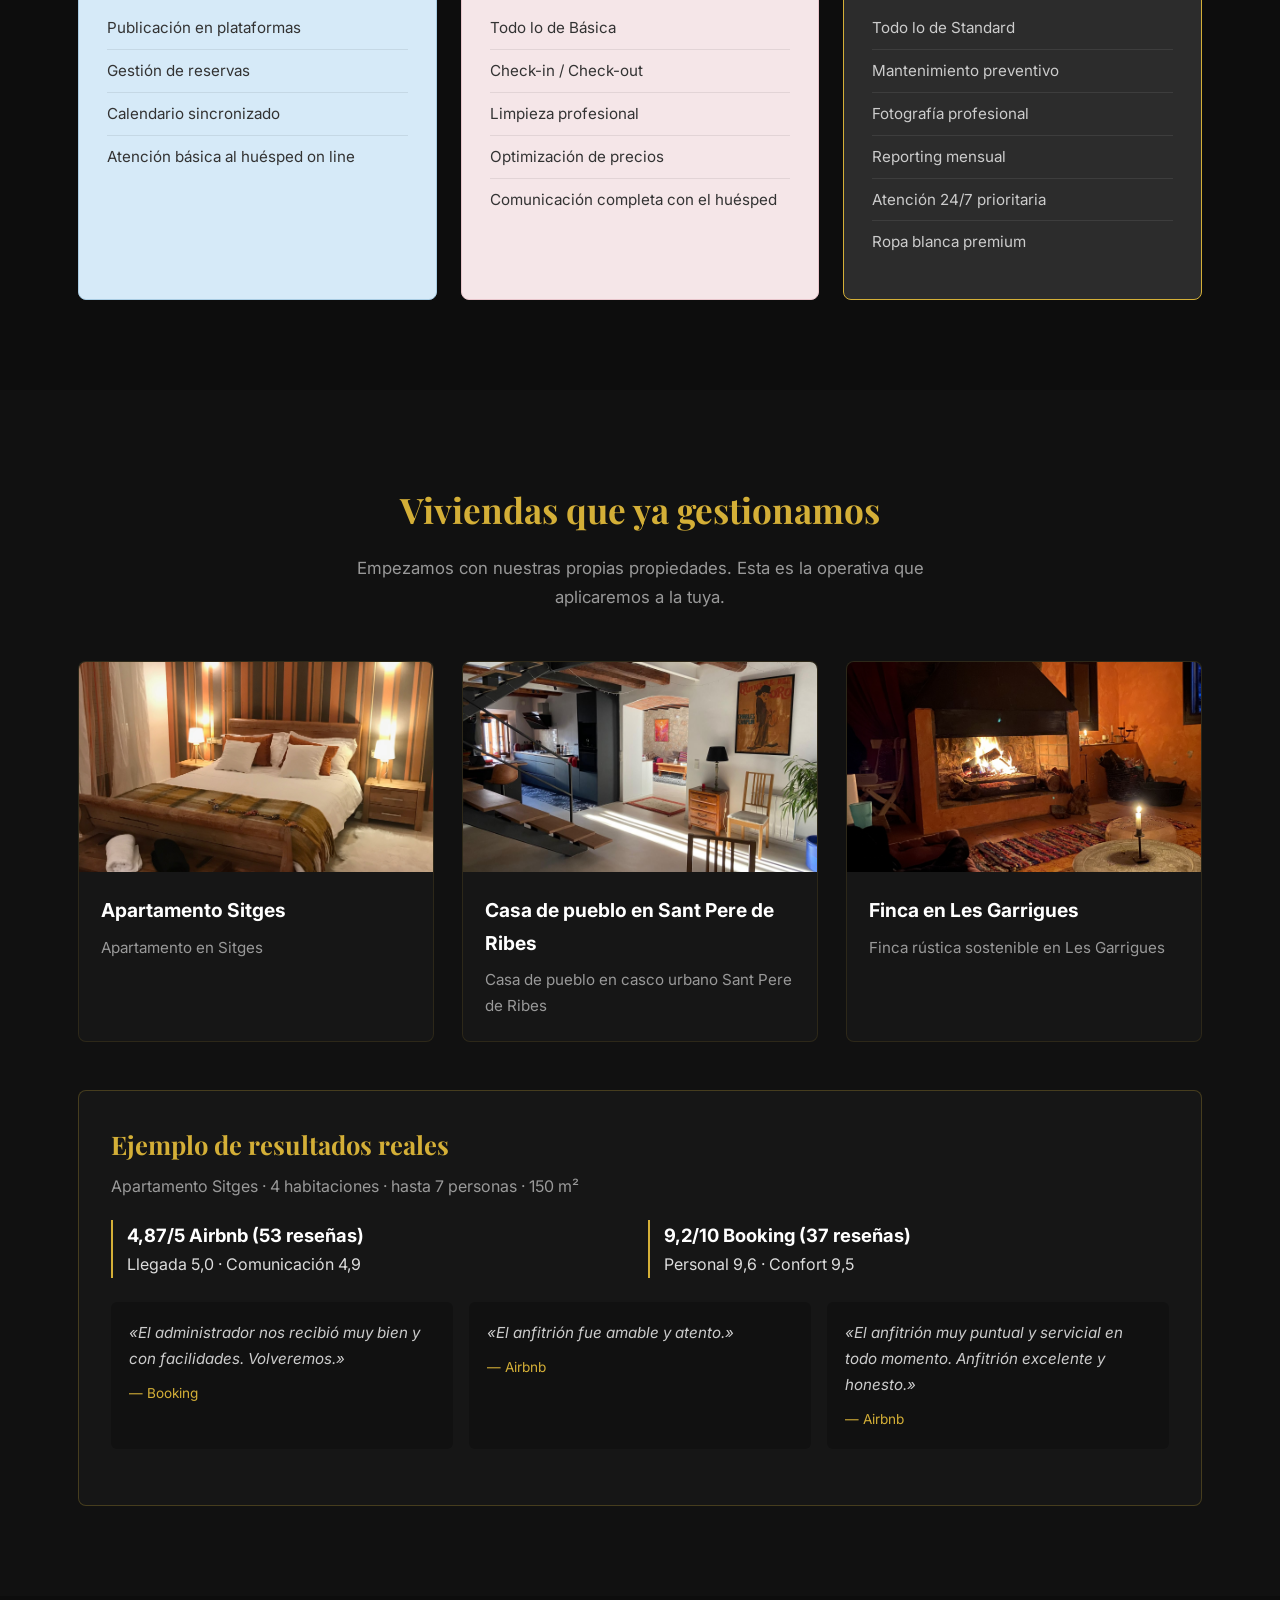
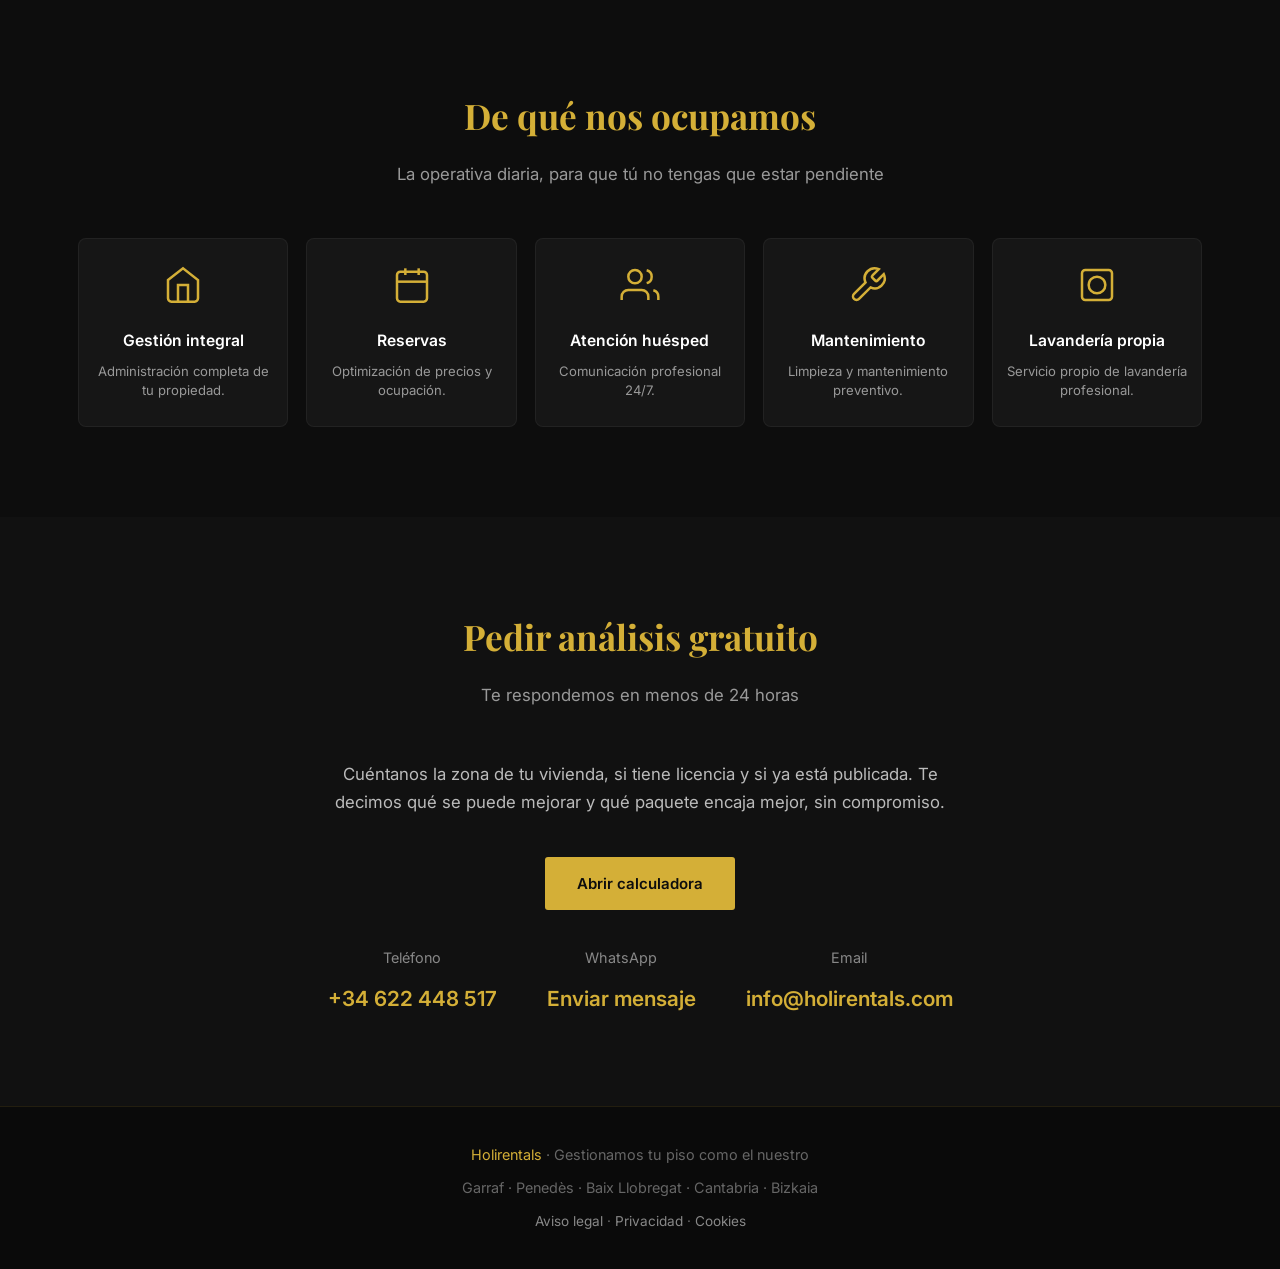
==== commit 1bd9dbdf: "W8: versión inglesa /en/, hreflang, canonical, favicon, Open Graph y sitemap" ====
--- a/index.html
+++ b/index.html
@@ -6,6 +6,24 @@
   <title>Holirentals | Pisos turísticos en Garraf, Penedès y Cantabria</title>
   <meta name="description" content="Gestionamos tu piso como el nuestro. Alquiler vacacional en Garraf, Penedès y Baix Llobregat, además de Cantabria y Bizkaia. Pide tu análisis gratuito.">
   <!-- Google Analytics 4 (G-MFDEXBBM13) con Consent Mode v2: solo se carga si se aceptan las cookies. Ver /consent.js -->
+  <link rel="canonical" href="https://holirentals.com/">
+  <link rel="alternate" hreflang="es" href="https://holirentals.com/">
+  <link rel="alternate" hreflang="en" href="https://holirentals.com/en/">
+  <link rel="alternate" hreflang="x-default" href="https://holirentals.com/">
+  <link rel="icon" href="/logo.png" type="image/png">
+  <link rel="apple-touch-icon" href="/logo.png">
+  <meta property="og:type" content="website">
+  <meta property="og:site_name" content="Holirentals">
+  <meta property="og:title" content="Holirentals | Pisos turísticos en Garraf, Penedès y Cantabria">
+  <meta property="og:description" content="Gestionamos tu piso como el nuestro. Alquiler vacacional en Garraf, Penedès y Baix Llobregat, además de Cantabria y Bizkaia. Pide tu análisis gratuito.">
+  <meta property="og:url" content="https://holirentals.com/">
+  <meta property="og:image" content="https://holirentals.com/logo.png">
+  <meta property="og:locale" content="es_ES">
+  <meta property="og:locale:alternate" content="en_GB">
+  <meta name="twitter:card" content="summary_large_image">
+  <meta name="twitter:title" content="Holirentals | Pisos turísticos en Garraf, Penedès y Cantabria">
+  <meta name="twitter:description" content="Gestionamos tu piso como el nuestro. Alquiler vacacional en Garraf, Penedès y Baix Llobregat, además de Cantabria y Bizkaia. Pide tu análisis gratuito.">
+  <meta name="twitter:image" content="https://holirentals.com/logo.png">
   <script src="/consent.js"></script>
   <!-- Schema LocalBusiness -->
   <script type="application/ld+json">
@@ -59,6 +77,8 @@
     nav a { color: #ffffff; text-decoration: none; font-size: 15px; font-weight: 500; transition: color 0.25s ease; text-shadow: 0 1px 3px rgba(0,0,0,0.5); }
     nav a:hover, nav a.active { color: #D4AF37; }
     .lang-switch { display: flex; gap: 8px; margin-left: 8px; }
+    .lang-switch a { background: transparent; border: 1px solid rgba(255,255,255,0.3); color: #fff; padding: 5px 11px; border-radius: 4px; font-size: 13px; font-weight: 600; text-decoration: none; transition: all 0.25s; }
+    .lang-switch a.active, .lang-switch a:hover { background: #D4AF37; border-color: #D4AF37; color: #0d0d0d; }
     .lang-switch button { background: transparent; border: 1px solid rgba(255,255,255,0.3); color: #fff; padding: 5px 11px; border-radius: 4px; cursor: pointer; font-size: 13px; font-weight: 600; transition: all 0.25s; }
     .lang-switch button.active, .lang-switch button:hover { background: #D4AF37; border-color: #D4AF37; color: #0d0d0d; }
     .hero { position: relative; height: 100vh; min-height: 640px; display: flex; align-items: center; justify-content: center; overflow: hidden; }
@@ -184,8 +204,8 @@
         <a href="#servicios" data-i18n="nav_services">Servicios</a>
         <a href="#contacto" data-i18n="nav_contact">Contacto</a>
         <div class="lang-switch">
-          <button id="btn-es" class="active" onclick="setLang('es')">ES</button>
-          <button id="btn-en" onclick="setLang('en')">EN</button>
+          <a id="btn-es" class="active" href="/" hreflang="es" lang="es">ES</a>
+          <a id="btn-en" class="" href="/en/" hreflang="en" lang="en">EN</a>
         </div>
       </nav>
     </div>
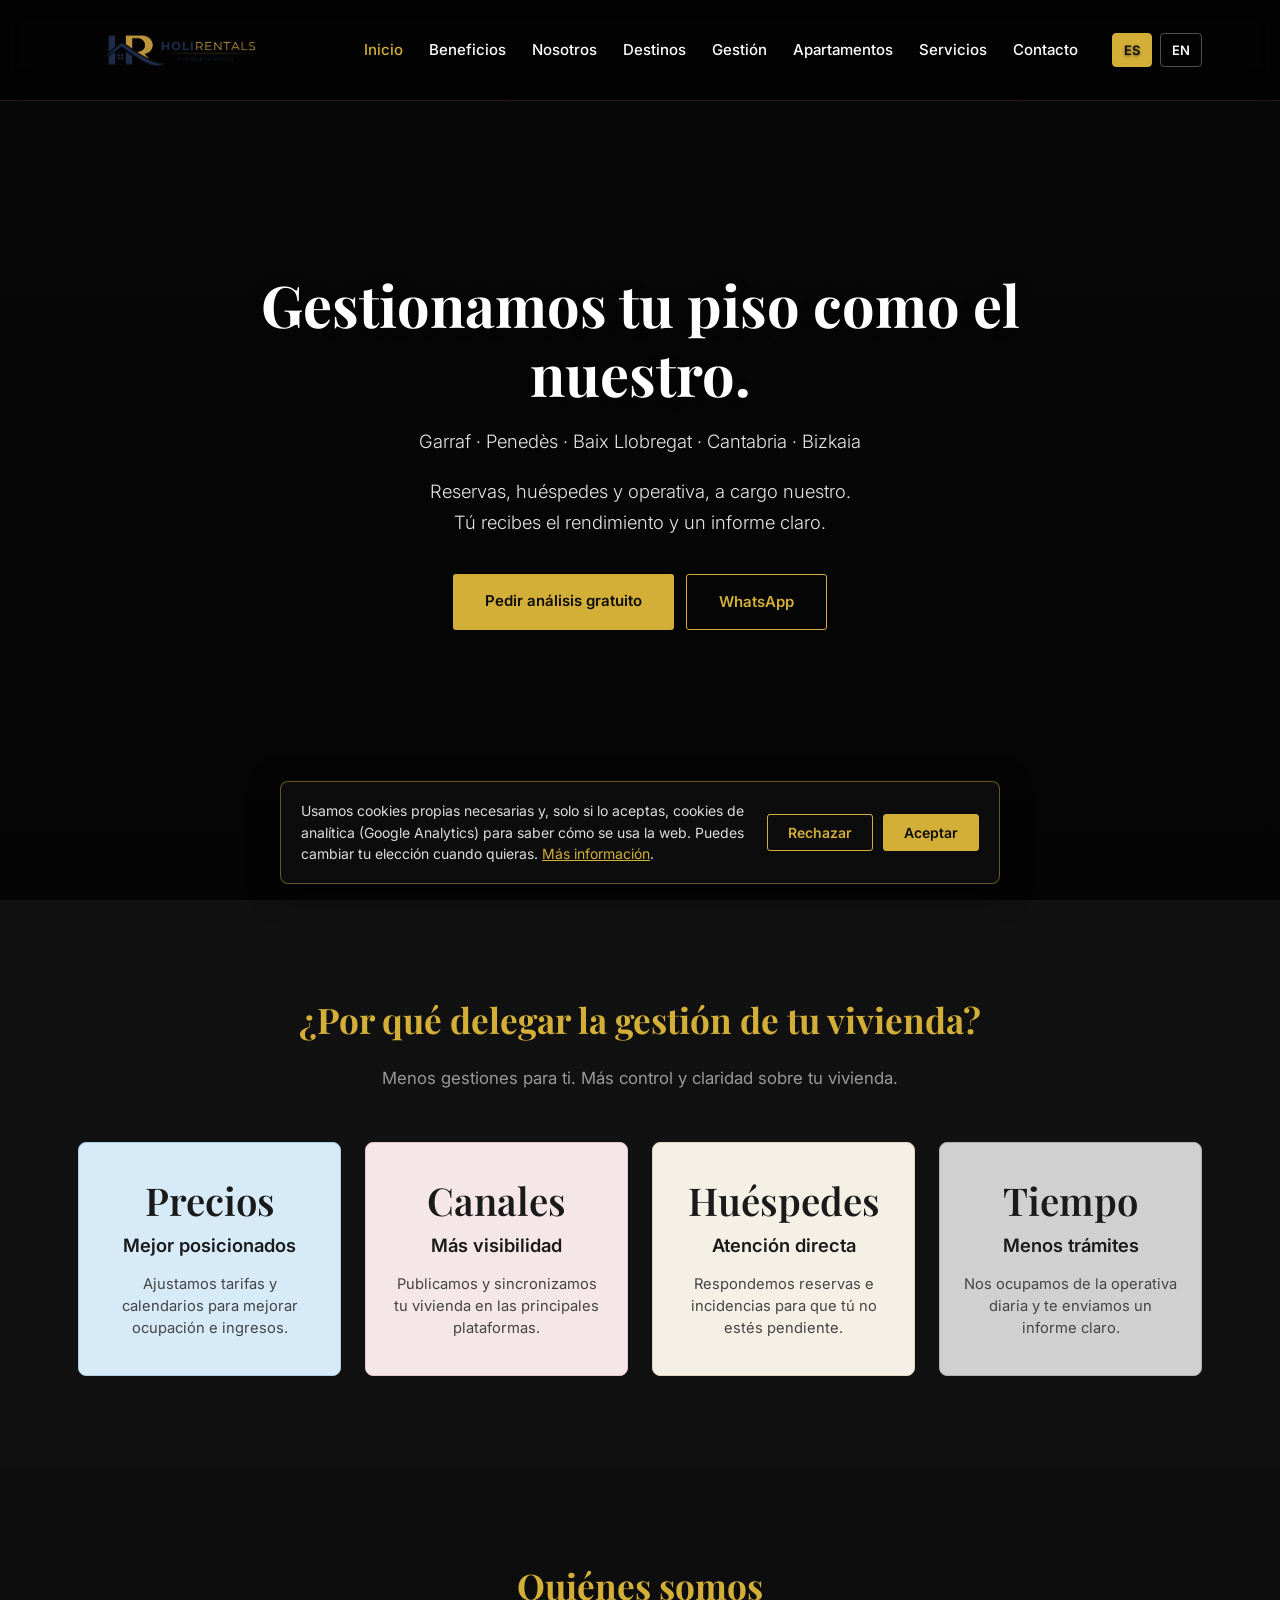
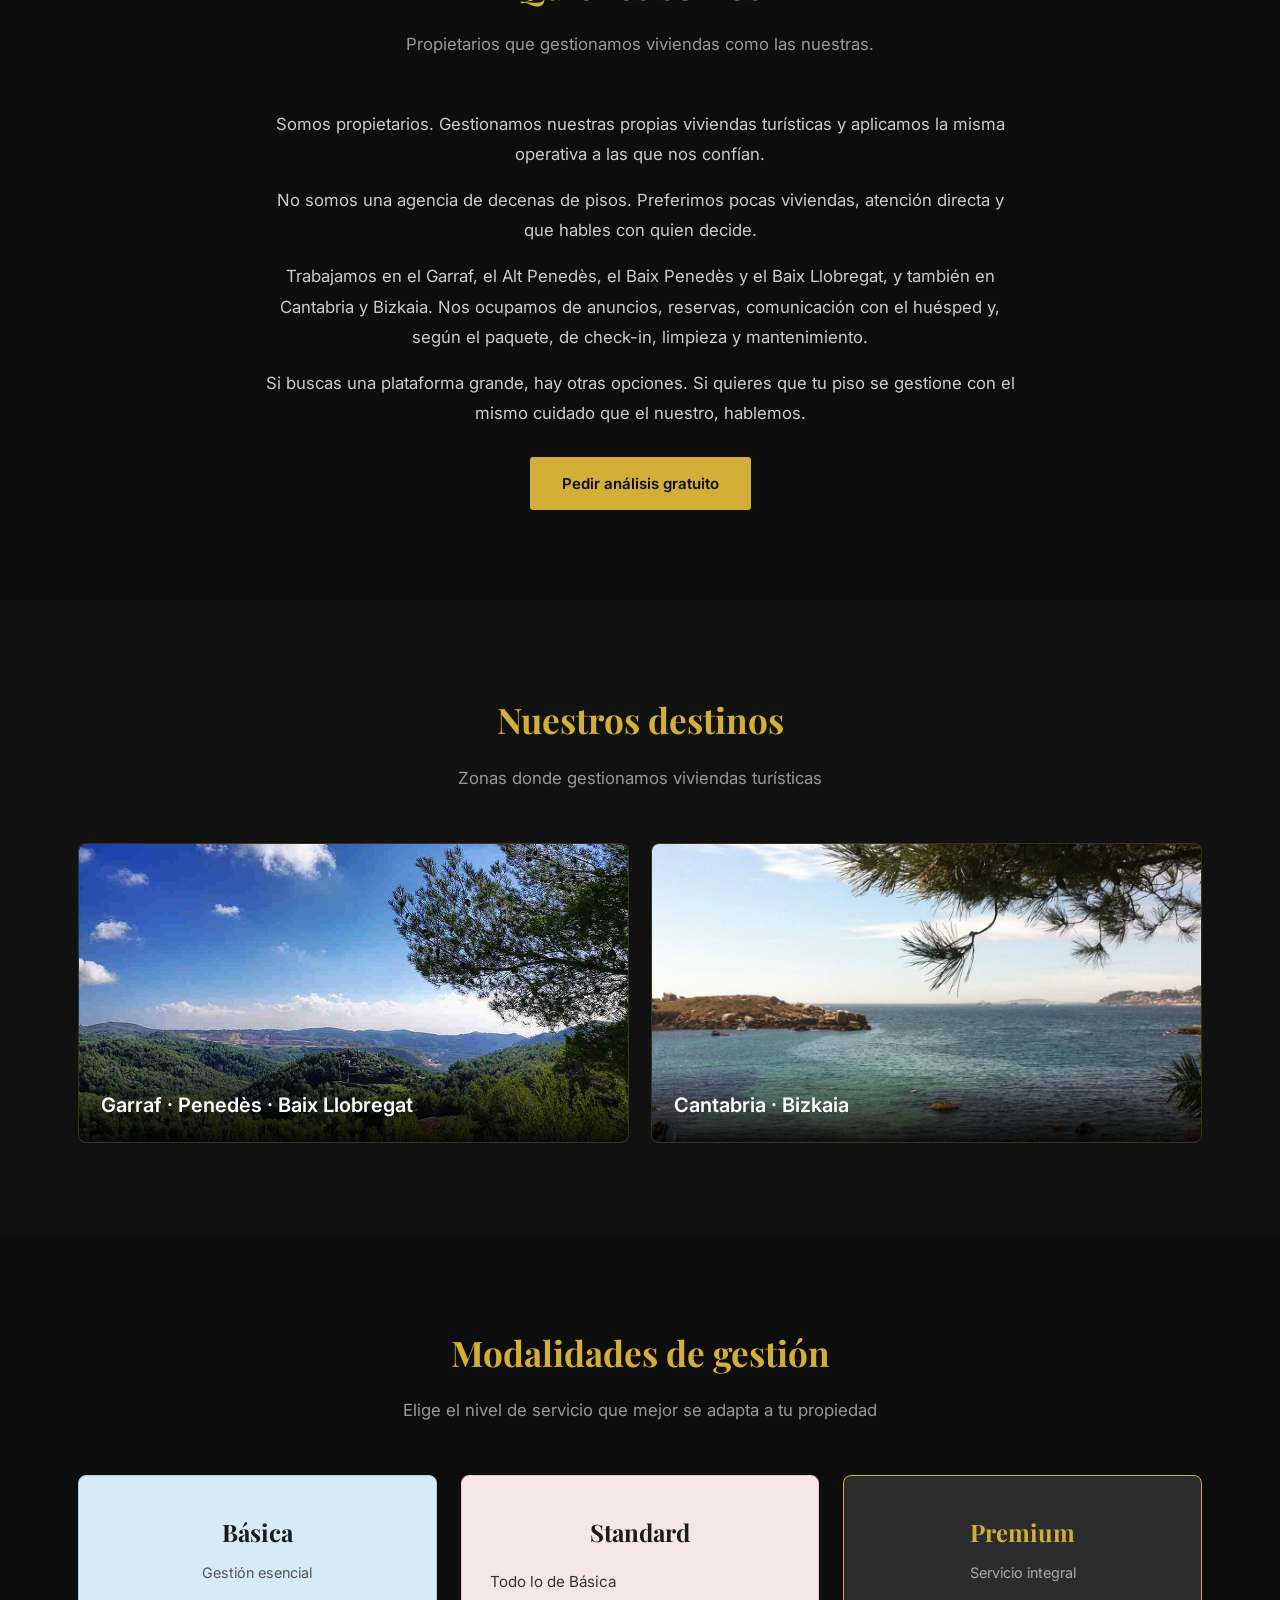
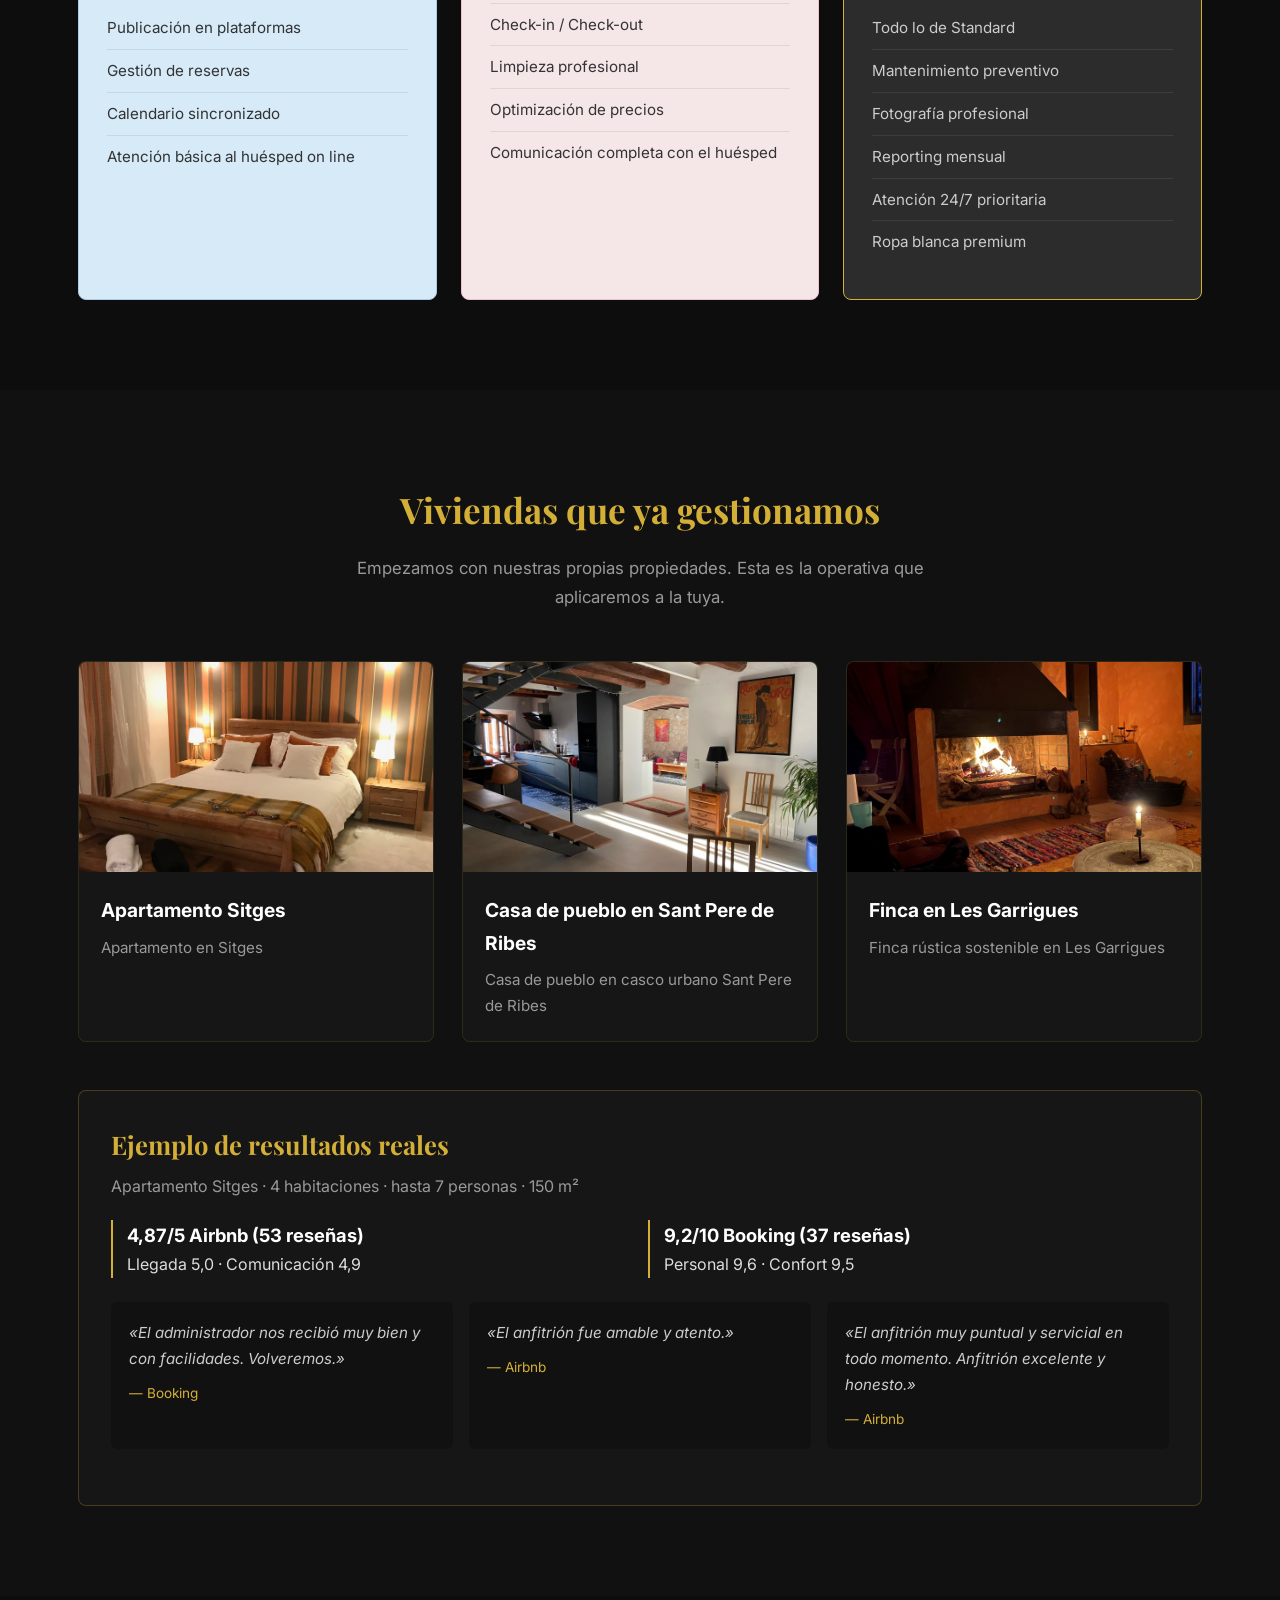
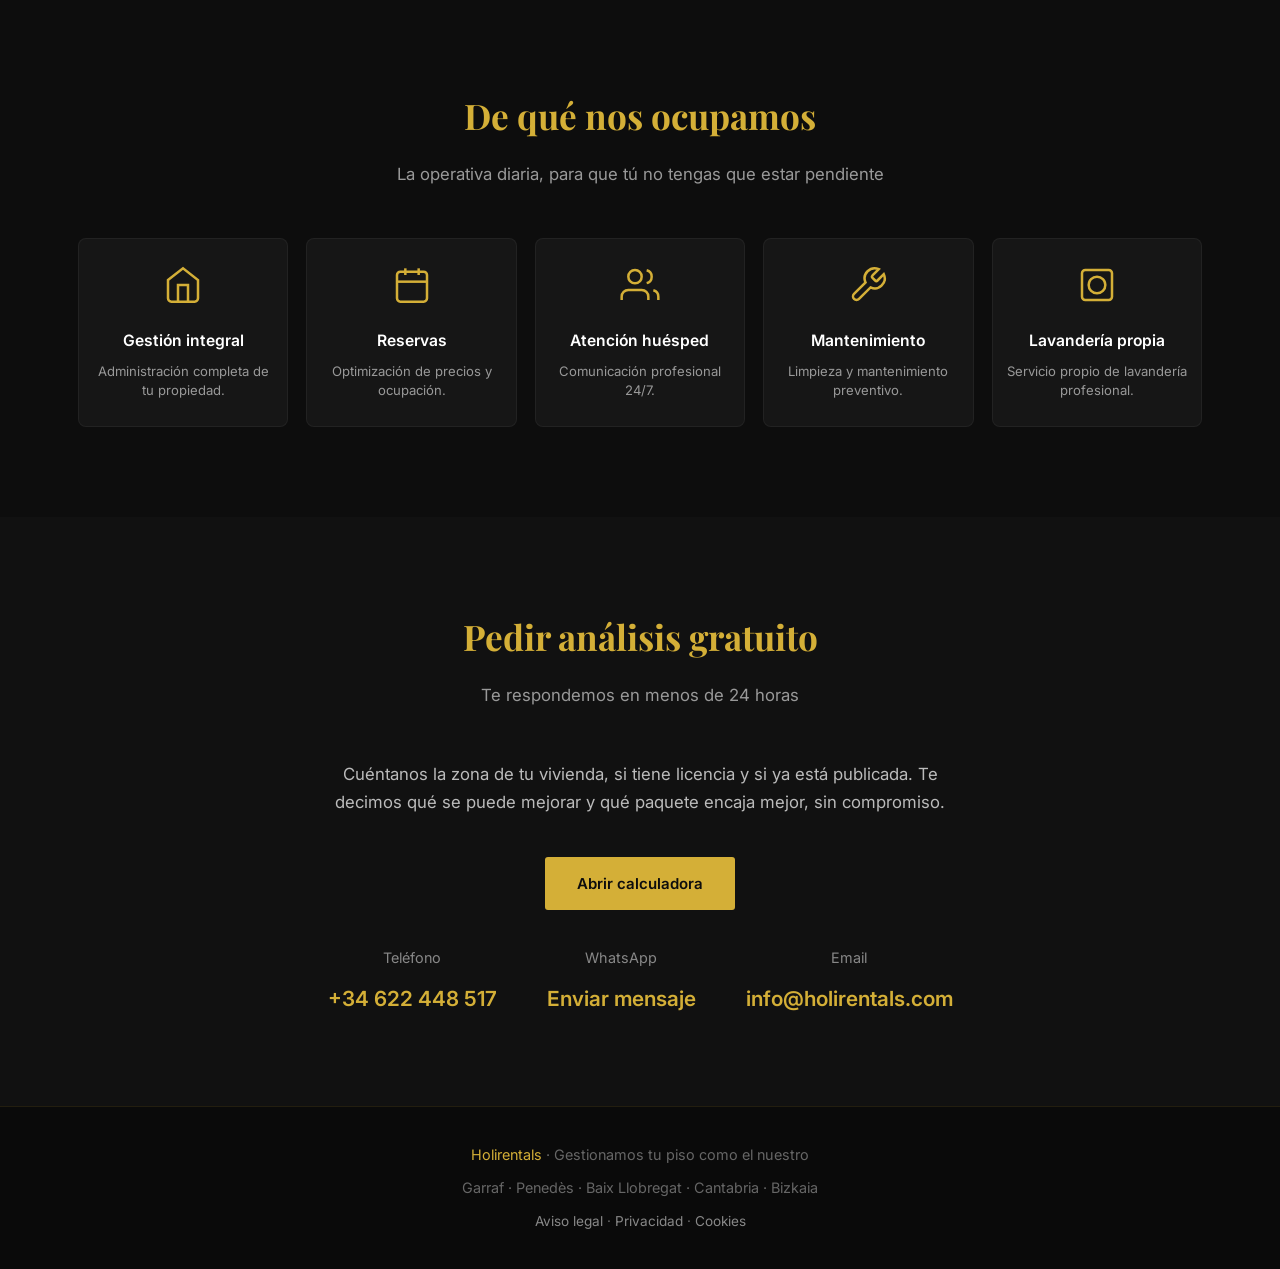
==== commit 2b424ea2: "W13: retirar etiqueta de popularidad en ES e ingles" ====
--- a/index.html
+++ b/index.html
@@ -218,7 +218,7 @@
       <p>Garraf · Penedès · Baix Llobregat · Cantabria · Bizkaia</p>
       <p class="hero-subtitle" data-i18n-html="hero_subtitle">Reservas, huéspedes y operativa, a cargo nuestro.<br>Tú recibes el rendimiento y un informe claro.</p>
       <div class="hero-buttons">
-        <a href="https://onyx-orbit-winter-zest.grok.me/" class="btn" data-i18n="hero_btn1" target="_blank" rel="noopener">Pedir análisis gratuito</a>
+        <a href="/calculadora/" class="btn" data-i18n="hero_btn1">Pedir análisis gratuito</a>
         <a href="https://wa.me/34622448517" class="btn btn-outline" data-i18n="hero_btn2">WhatsApp</a>
       </div>
     </div>
@@ -246,7 +246,7 @@
         <p data-i18n="about_p4">Si buscas una plataforma grande, hay otras opciones. Si quieres que tu piso se gestione con el mismo cuidado que el nuestro, hablemos.</p>
       </div>
       <div class="nosotros-cta">
-        <a href="https://onyx-orbit-winter-zest.grok.me/" class="btn" data-i18n="hero_btn1" target="_blank" rel="noopener">Pedir análisis gratuito</a>
+        <a href="/calculadora/" class="btn" data-i18n="hero_btn1">Pedir análisis gratuito</a>
       </div>
     </div>
   </section>
@@ -266,7 +266,7 @@
       <p class="section-subtitle" data-i18n="mod_sub">Elige el nivel de servicio que mejor se adapta a tu propiedad</p>
       <div class="mod-grid">
         <div class="mod-card basic"><h3 data-i18n="mod_basic">Básica</h3><div class="price" data-i18n="mod_basic_p">Gestión esencial</div><ul><li data-i18n="mod_b1">Publicación en plataformas</li><li data-i18n="mod_b2">Gestión de reservas</li><li data-i18n="mod_b3">Calendario sincronizado</li><li data-i18n="mod_b4">Atención básica al huésped on line</li></ul></div>
-        <div class="mod-card standard"><h3 data-i18n="mod_std">Standard</h3><div class="price" data-i18n="mod_std_p">La más elegida</div><ul><li data-i18n="mod_s1">Todo lo de Básica</li><li data-i18n="mod_s2">Check-in / Check-out</li><li data-i18n="mod_s3">Limpieza profesional</li><li data-i18n="mod_s4">Optimización de precios</li><li data-i18n="mod_s5">Comunicación completa con el huésped</li></ul></div>
+        <div class="mod-card standard"><h3 data-i18n="mod_std">Standard</h3><ul><li data-i18n="mod_s1">Todo lo de Básica</li><li data-i18n="mod_s2">Check-in / Check-out</li><li data-i18n="mod_s3">Limpieza profesional</li><li data-i18n="mod_s4">Optimización de precios</li><li data-i18n="mod_s5">Comunicación completa con el huésped</li></ul></div>
         <div class="mod-card premium"><h3 data-i18n="mod_prem">Premium</h3><div class="price" data-i18n="mod_prem_p">Servicio integral</div><ul><li data-i18n="mod_p1">Todo lo de Standard</li><li data-i18n="mod_p2">Mantenimiento preventivo</li><li data-i18n="mod_p3">Fotografía profesional</li><li data-i18n="mod_p4">Reporting mensual</li><li data-i18n="mod_p5">Atención 24/7 prioritaria</li><li data-i18n="mod_p6">Ropa blanca premium</li></ul></div>
       </div>
     </div>
@@ -313,7 +313,7 @@
       <h2 class="section-title" data-i18n="con_title">Pedir análisis gratuito</h2>
       <p class="section-subtitle" data-i18n="con_sub">Te respondemos en menos de 24 horas</p>
       <p style="max-width: 640px; margin: 0 auto 40px; color: #bbb; font-size: 1.05rem; line-height: 1.7;" data-i18n="con_text">Cuéntanos la zona de tu vivienda, si tiene licencia y si ya está publicada. Te decimos qué se puede mejorar y qué paquete encaja mejor, sin compromiso.</p>
-      <p style="margin: 0 auto 36px;"><a href="https://onyx-orbit-winter-zest.grok.me/" class="btn" target="_blank" rel="noopener">Abrir calculadora</a></p>
+      <p style="margin: 0 auto 36px;"><a href="/calculadora/" class="btn">Abrir calculadora</a></p>
       <div class="contact-methods">
         <div class="contact-item"><span data-i18n="con_phone">Teléfono</span><a href="tel:+34622448517">+34 622 448 517</a></div>
         <div class="contact-item"><span>WhatsApp</span><a href="https://wa.me/34622448517" target="_blank" data-i18n="con_wa">Enviar mensaje</a></div>
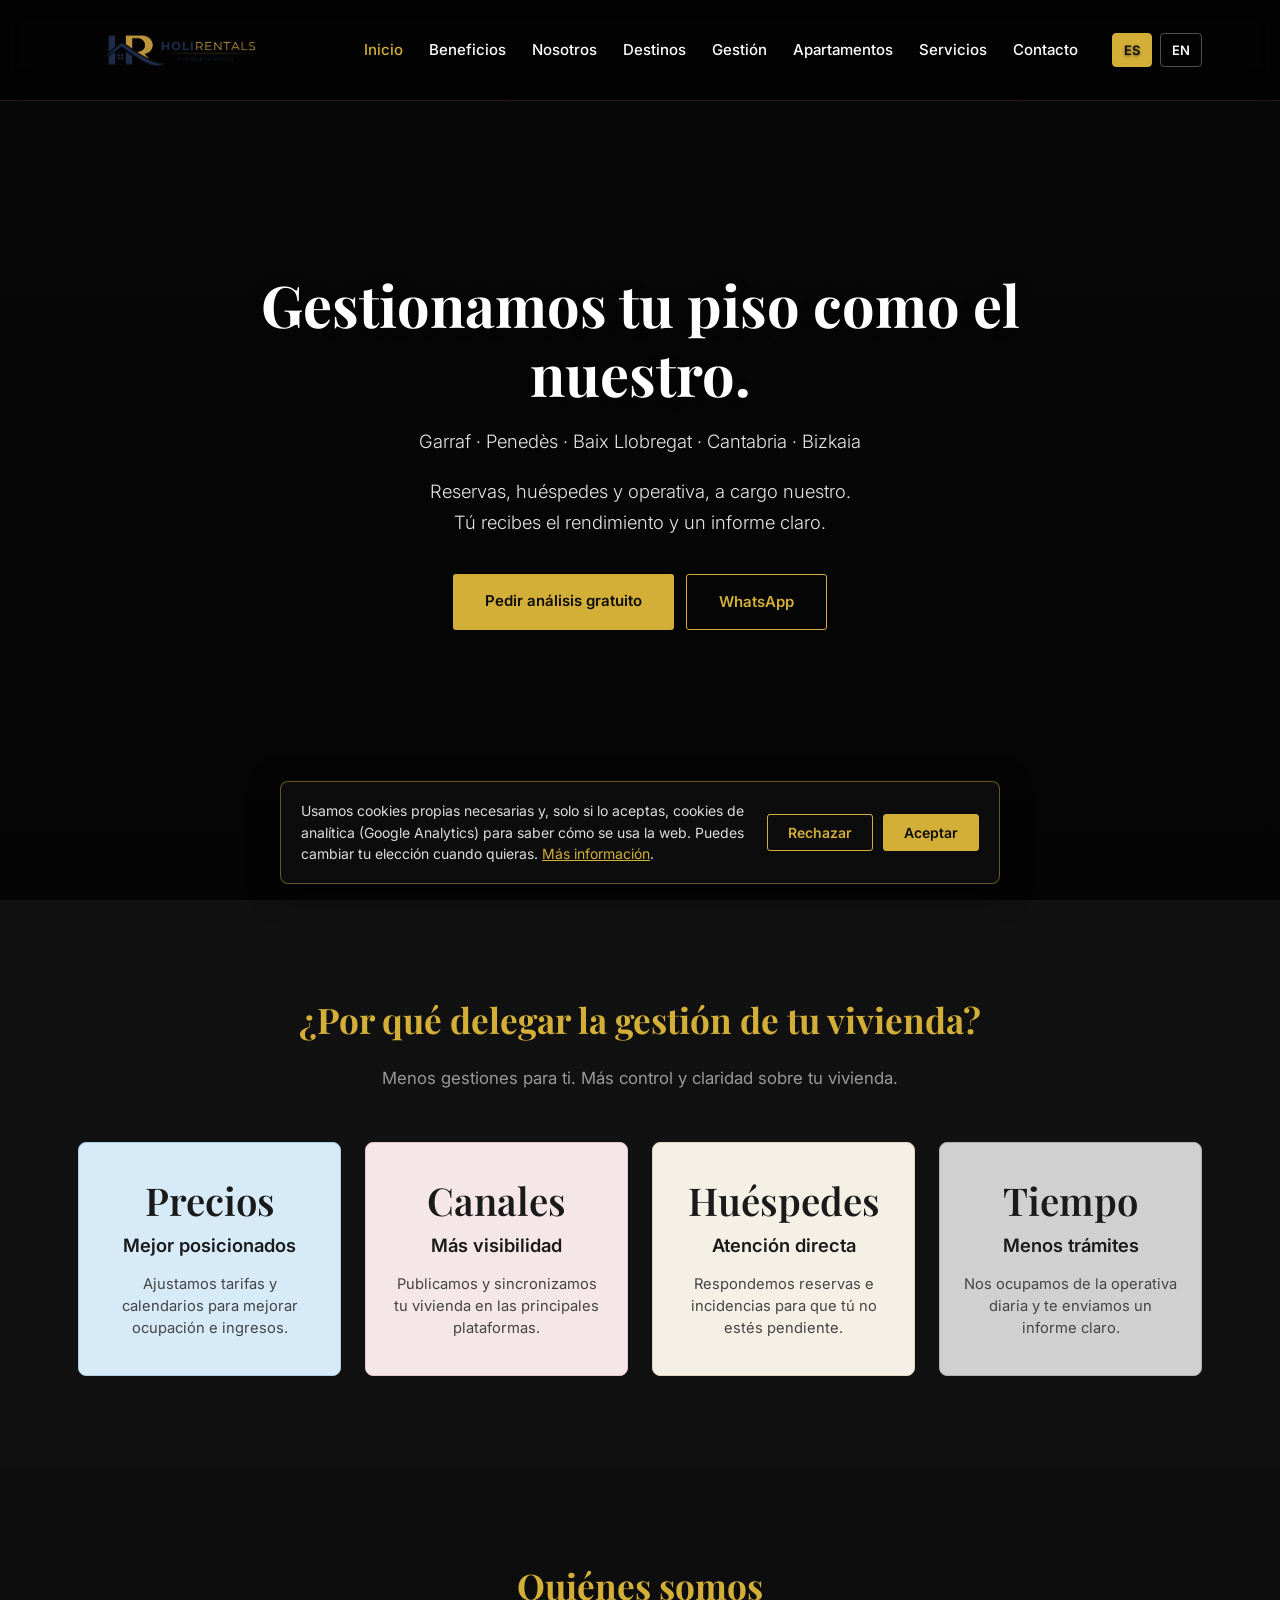
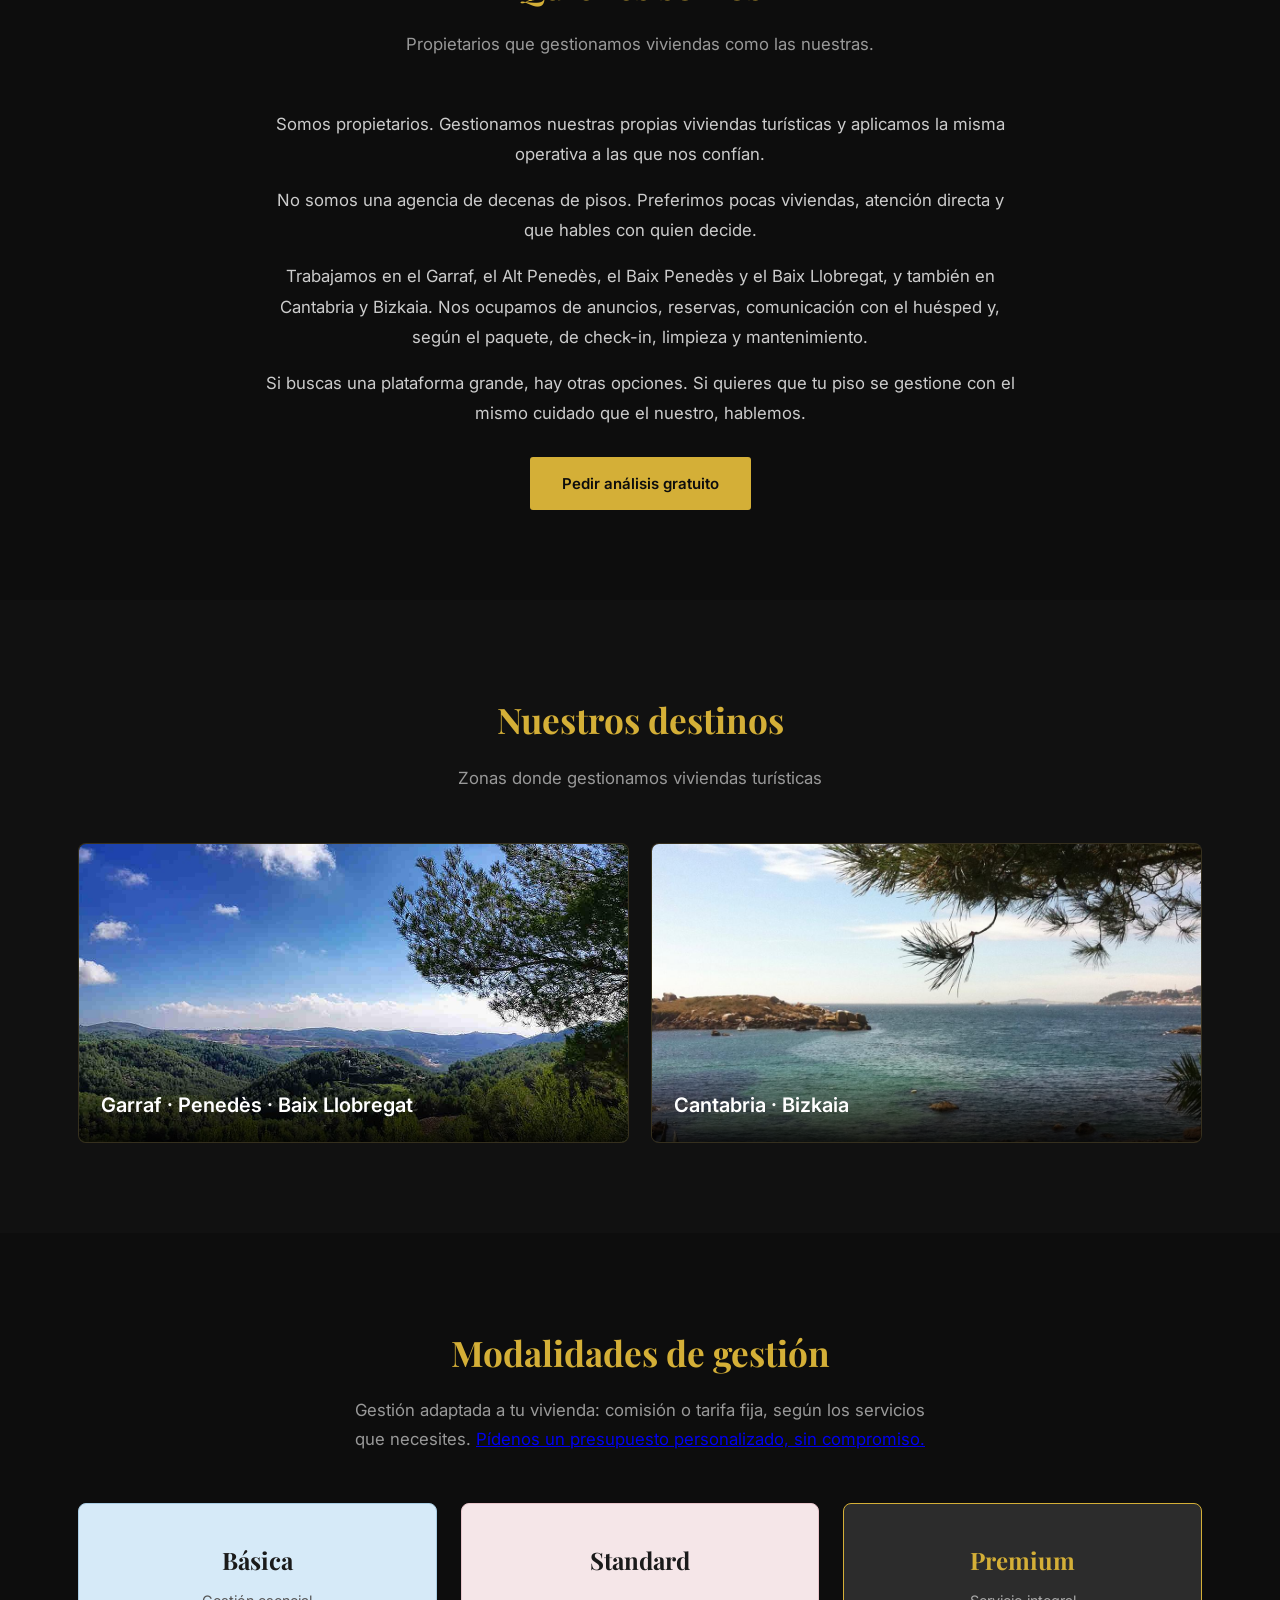
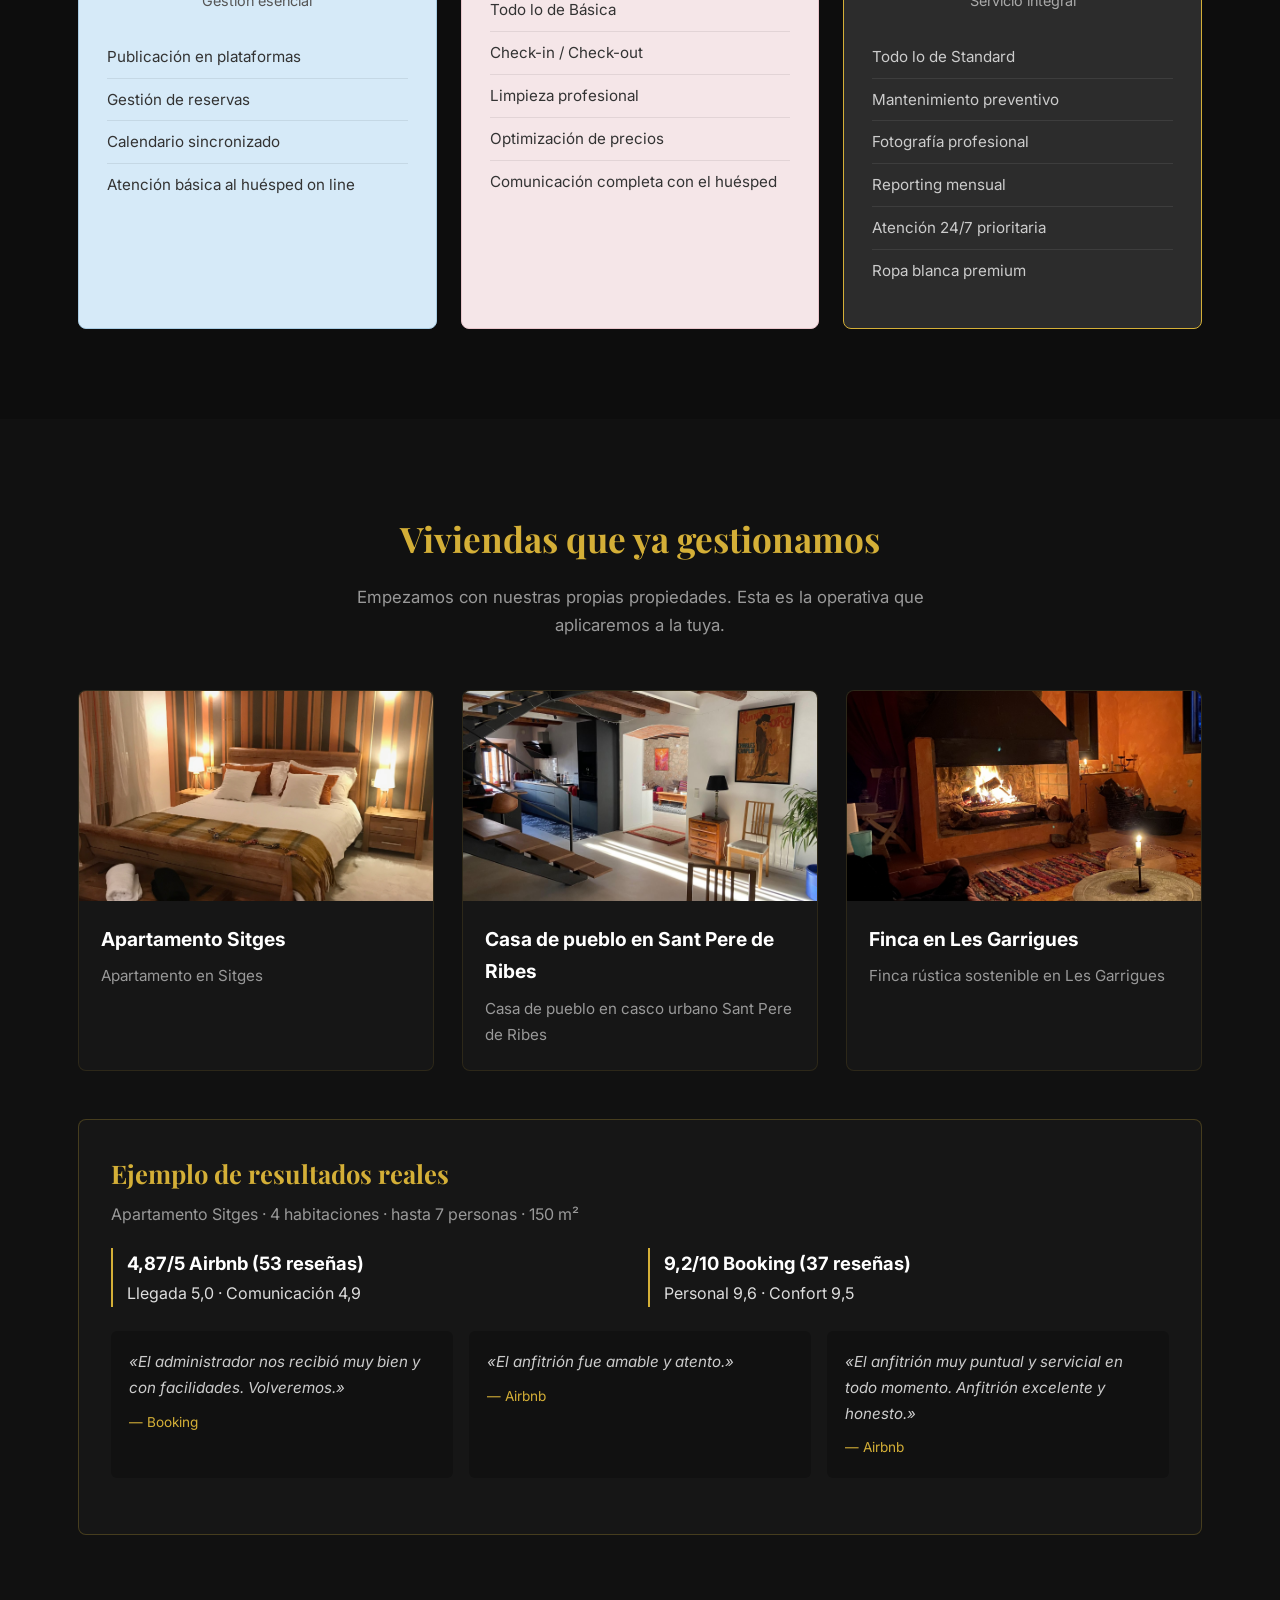
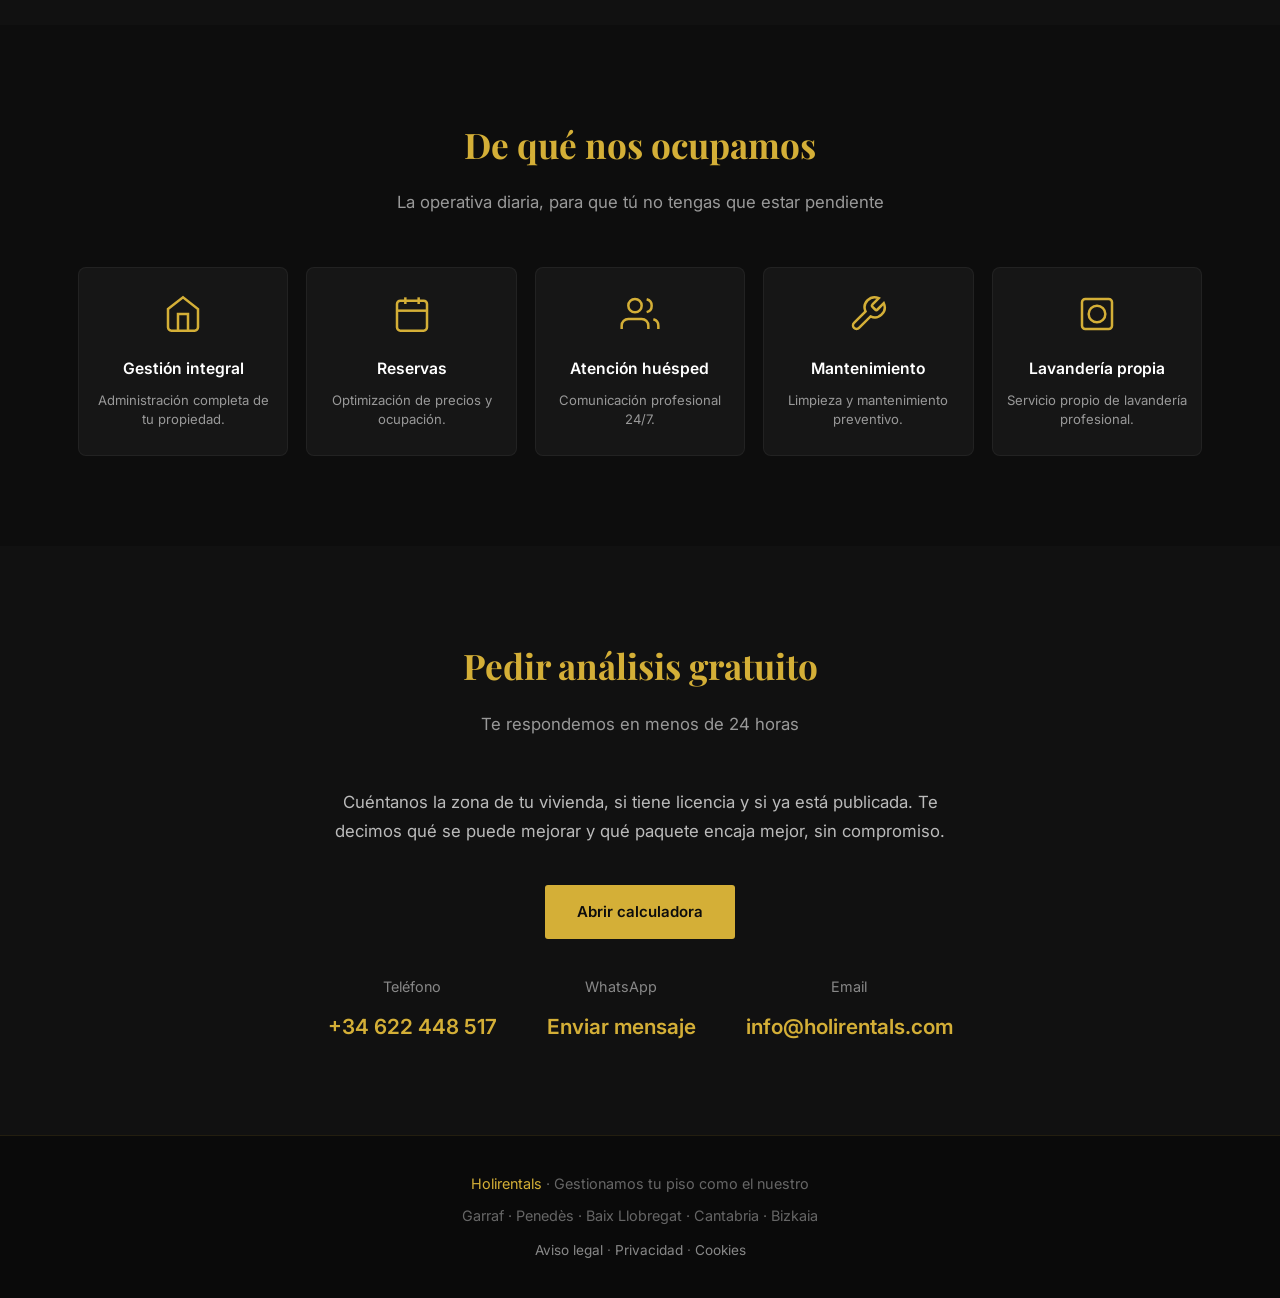
==== commit e9c42a66: "W11: presupuesto personalizado bajo modalidades ES y EN" ====
--- a/index.html
+++ b/index.html
@@ -263,7 +263,7 @@
   <section class="modalities" id="modalidades">
     <div class="container">
       <h2 class="section-title" data-i18n="mod_title">Modalidades de gestión</h2>
-      <p class="section-subtitle" data-i18n="mod_sub">Elige el nivel de servicio que mejor se adapta a tu propiedad</p>
+      <p class="section-subtitle"><span data-i18n="mod_sub">Gestión adaptada a tu vivienda: comisión o tarifa fija, según los servicios que necesites.</span> <a href="#contacto" data-i18n="mod_quote">Pídenos un presupuesto personalizado, sin compromiso.</a></p>
       <div class="mod-grid">
         <div class="mod-card basic"><h3 data-i18n="mod_basic">Básica</h3><div class="price" data-i18n="mod_basic_p">Gestión esencial</div><ul><li data-i18n="mod_b1">Publicación en plataformas</li><li data-i18n="mod_b2">Gestión de reservas</li><li data-i18n="mod_b3">Calendario sincronizado</li><li data-i18n="mod_b4">Atención básica al huésped on line</li></ul></div>
         <div class="mod-card standard"><h3 data-i18n="mod_std">Standard</h3><ul><li data-i18n="mod_s1">Todo lo de Básica</li><li data-i18n="mod_s2">Check-in / Check-out</li><li data-i18n="mod_s3">Limpieza profesional</li><li data-i18n="mod_s4">Optimización de precios</li><li data-i18n="mod_s5">Comunicación completa con el huésped</li></ul></div>
@@ -346,7 +346,7 @@
         about_p3: "Trabajamos en el Garraf, el Alt Penedès, el Baix Penedès y el Baix Llobregat, y también en Cantabria y Bizkaia. Nos ocupamos de anuncios, reservas, comunicación con el huésped y, según el paquete, de check-in, limpieza y mantenimiento.",
         about_p4: "Si buscas una plataforma grande, hay otras opciones. Si quieres que tu piso se gestione con el mismo cuidado que el nuestro, hablemos.",
         dest_title: "Nuestros destinos", dest_sub: "Zonas donde gestionamos viviendas turísticas",
-        mod_title: "Modalidades de gestión", mod_sub: "Elige el nivel de servicio que mejor se adapta a tu propiedad",
+        mod_title: "Modalidades de gestión", mod_sub: "Gestión adaptada a tu vivienda: comisión o tarifa fija, según los servicios que necesites.", mod_quote: "Pídenos un presupuesto personalizado, sin compromiso.",
         mod_basic: "Básica", mod_basic_p: "Gestión esencial", mod_b1: "Publicación en plataformas", mod_b2: "Gestión de reservas", mod_b3: "Calendario sincronizado", mod_b4: "Atención básica al huésped on line",
         mod_std: "Standard", mod_std_p: "La más elegida", mod_s1: "Todo lo de Básica", mod_s2: "Check-in / Check-out", mod_s3: "Limpieza profesional", mod_s4: "Optimización de precios", mod_s5: "Comunicación completa con el huésped",
         mod_prem: "Premium", mod_prem_p: "Servicio integral", mod_p1: "Todo lo de Standard", mod_p2: "Mantenimiento preventivo", mod_p3: "Fotografía profesional", mod_p4: "Reporting mensual", mod_p5: "Atención 24/7 prioritaria", mod_p6: "Ropa blanca premium",
@@ -376,7 +376,7 @@
         about_p3: "We work in Garraf, Alt Penedès, Baix Penedès and Baix Llobregat (Catalonia), as well as Cantabria and Bizkaia. We handle listings, bookings, guest communication and, depending on the plan, check-in, cleaning and maintenance.",
         about_p4: "If you want a large platform, there are other options. If you want your home managed with the same care as ours, let's talk.",
         dest_title: "Our destinations", dest_sub: "Areas where we manage holiday homes",
-        mod_title: "Management plans", mod_sub: "Choose the service level that best fits your property",
+        mod_title: "Management plans", mod_sub: "Management tailored to your property: commission or a fixed fee, depending on the services you need.", mod_quote: "Ask us for a personalised quote, with no obligation.",
         mod_basic: "Basic", mod_basic_p: "Essential management", mod_b1: "Listing on platforms", mod_b2: "Booking management", mod_b3: "Synced calendar", mod_b4: "Basic online guest support",
         mod_std: "Standard", mod_std_p: "Most popular", mod_s1: "Everything in Basic", mod_s2: "Check-in / Check-out", mod_s3: "Professional cleaning", mod_s4: "Price optimisation", mod_s5: "Full guest communication",
         mod_prem: "Premium", mod_prem_p: "Full-service", mod_p1: "Everything in Standard", mod_p2: "Preventive maintenance", mod_p3: "Professional photography", mod_p4: "Monthly reporting", mod_p5: "Priority 24/7 support", mod_p6: "Premium linens",
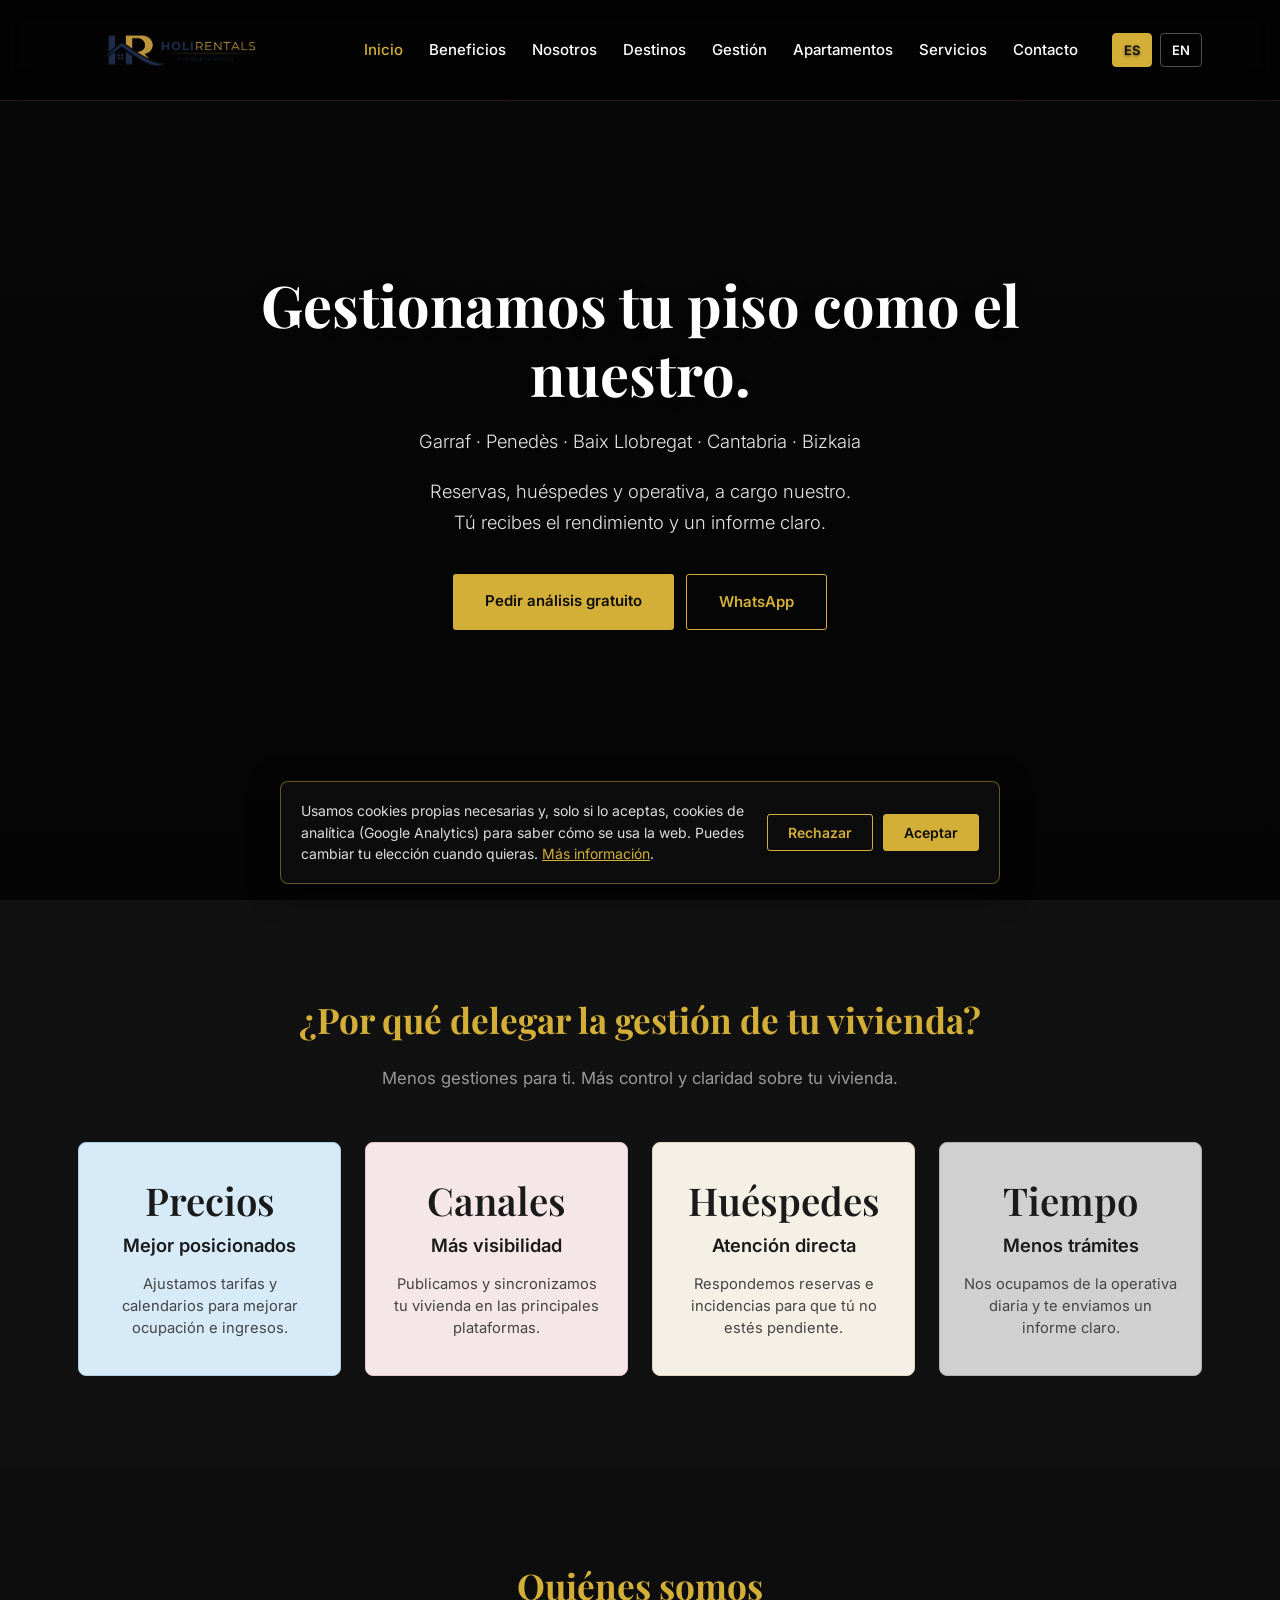
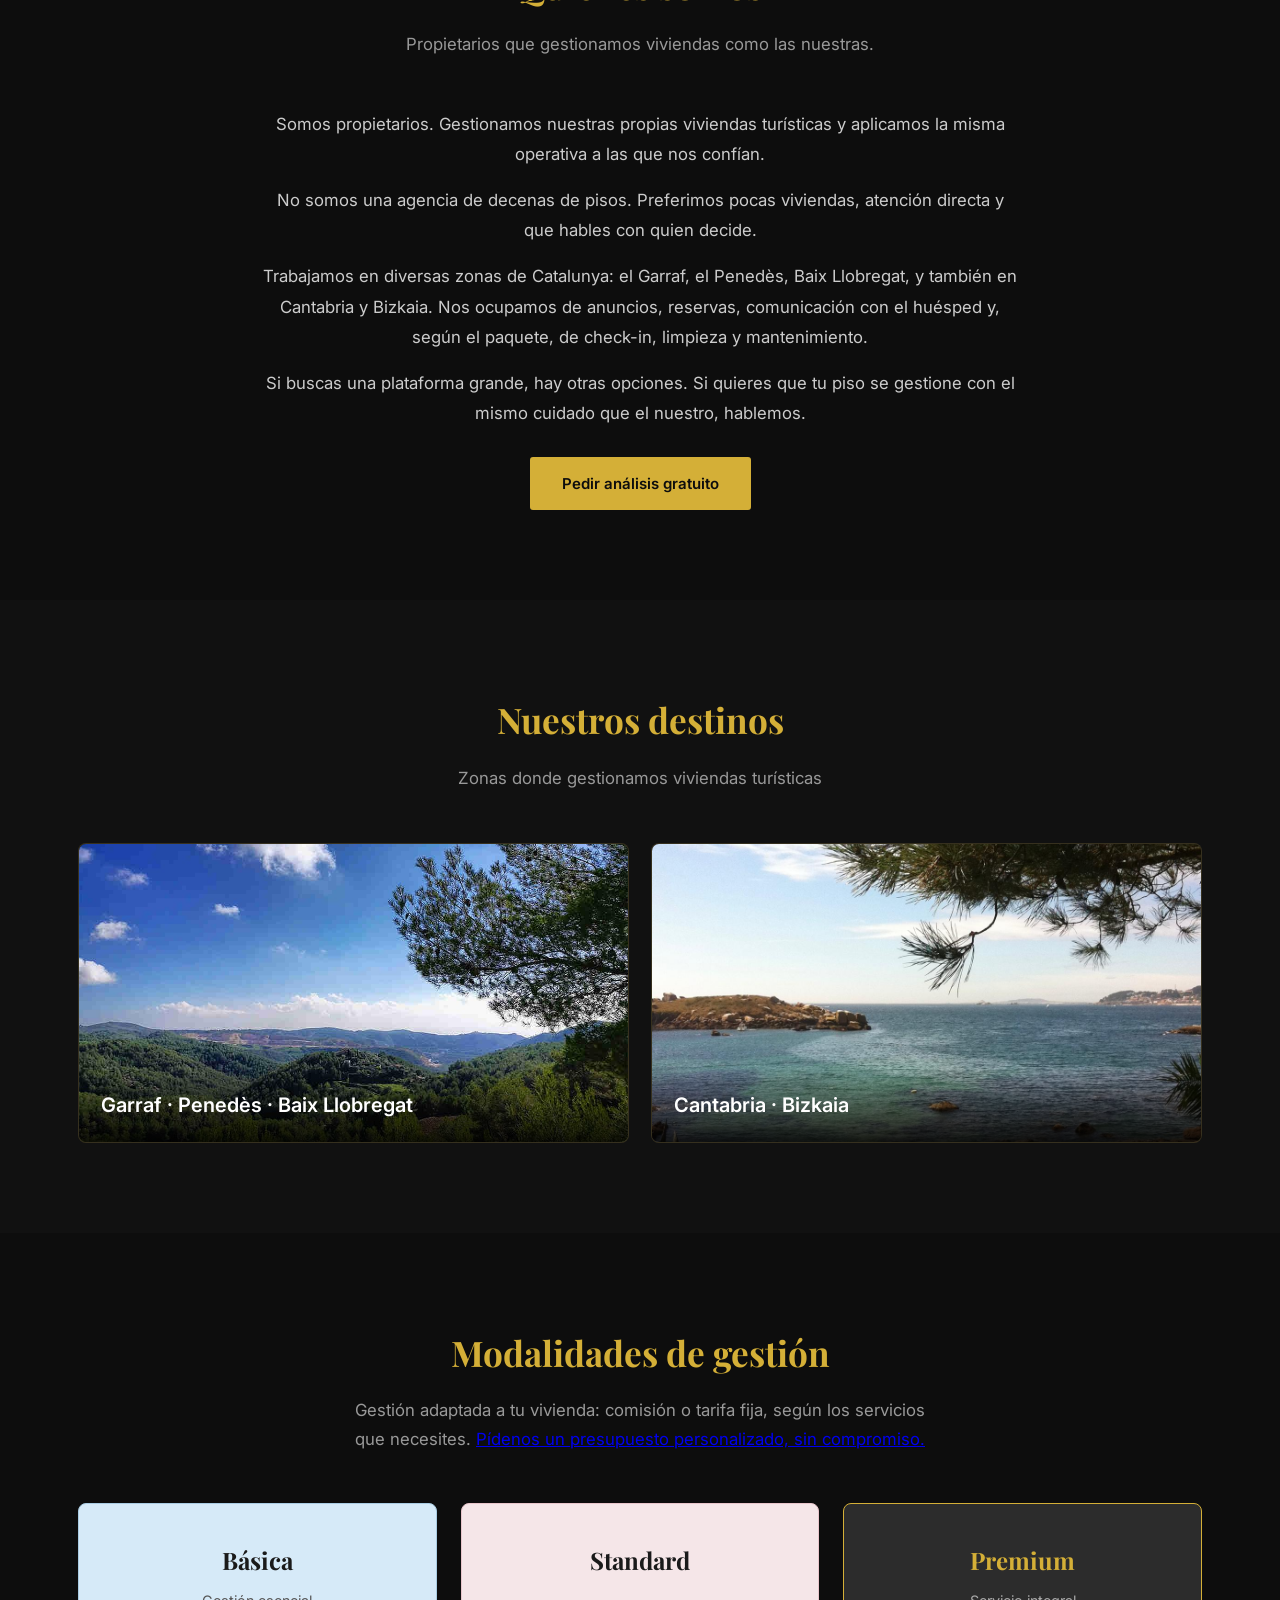
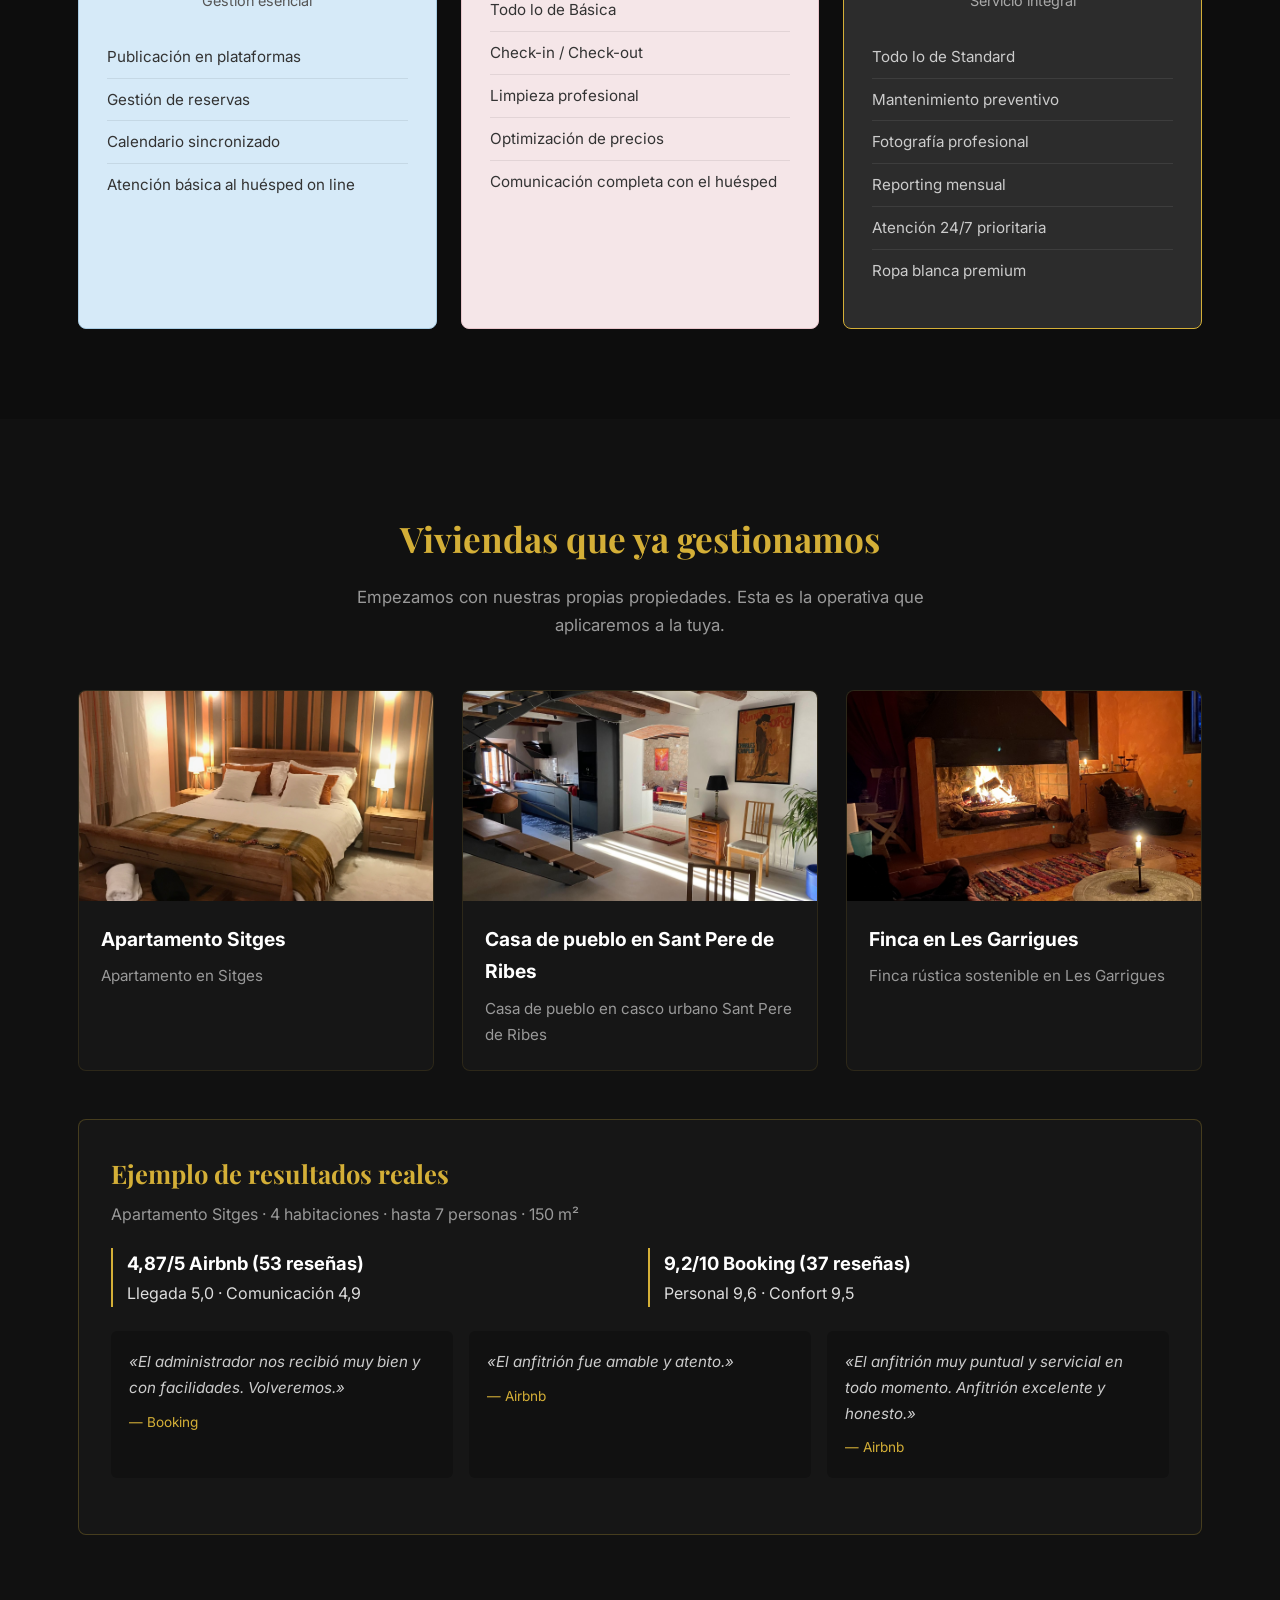
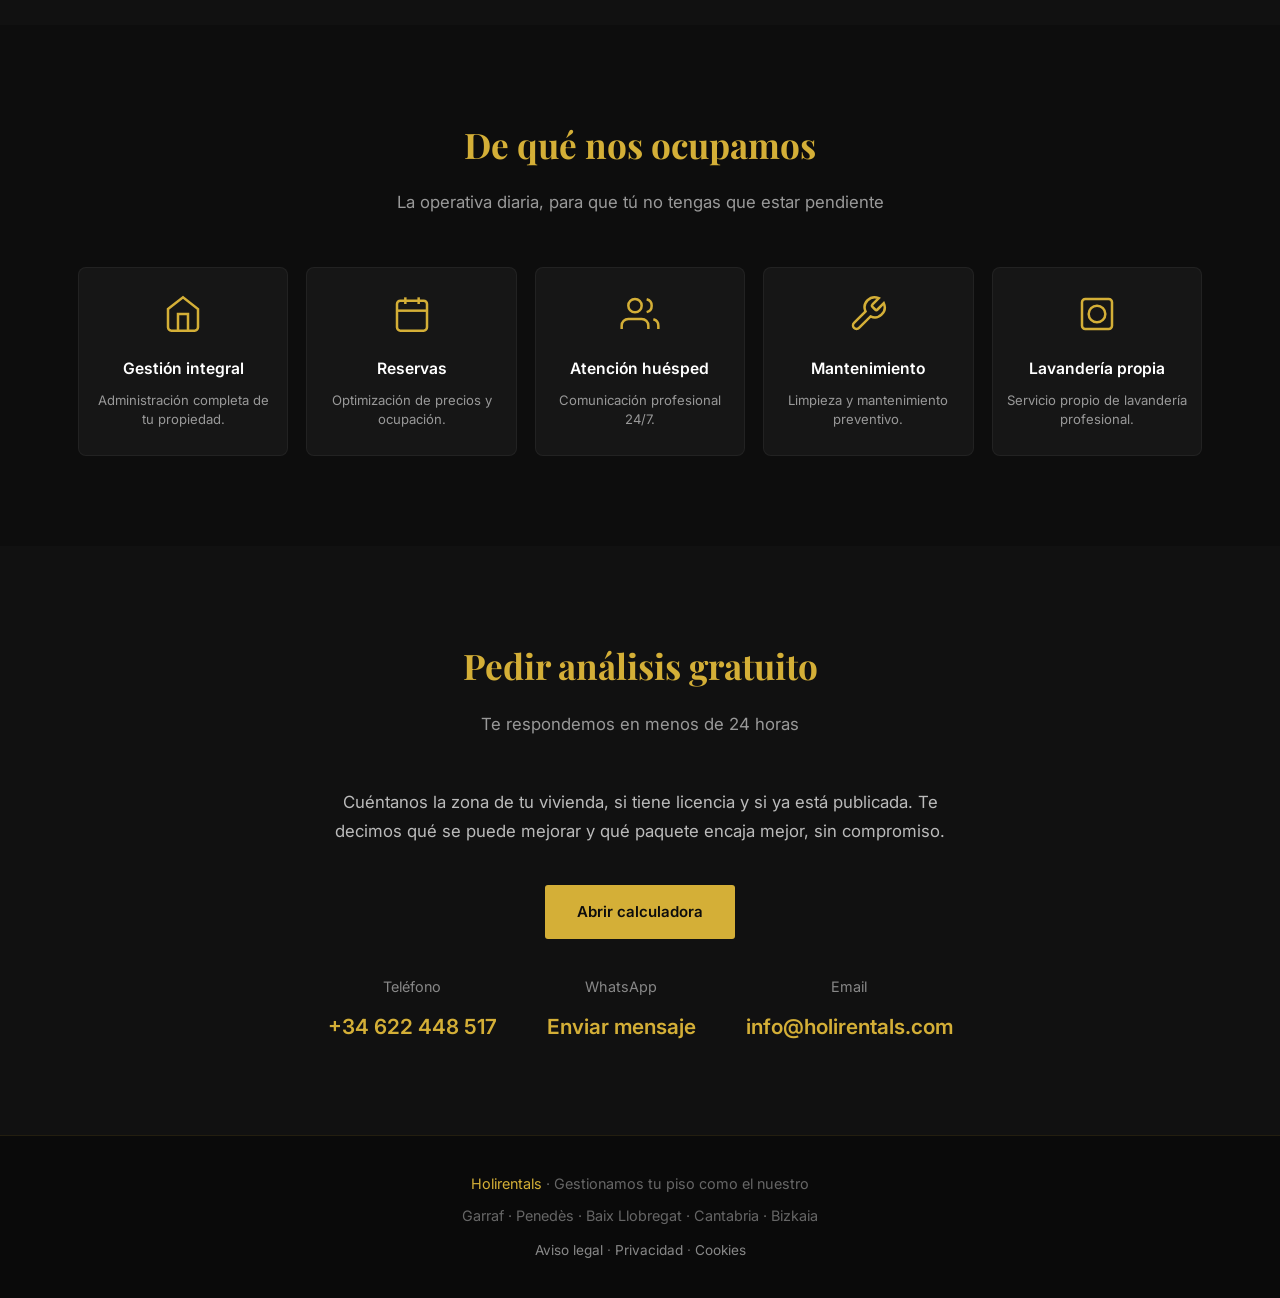
==== commit eb10fd4a: "Reescribir frase de zonas en Sobre nosotros (ES/EN)" ====
--- a/index.html
+++ b/index.html
@@ -242,7 +242,7 @@
       <div class="nosotros-text">
         <p data-i18n="about_p1">Somos propietarios. Gestionamos nuestras propias viviendas turísticas y aplicamos la misma operativa a las que nos confían.</p>
         <p data-i18n="about_p2">No somos una agencia de decenas de pisos. Preferimos pocas viviendas, atención directa y que hables con quien decide.</p>
-        <p data-i18n="about_p3">Trabajamos en el Garraf, el Alt Penedès, el Baix Penedès y el Baix Llobregat, y también en Cantabria y Bizkaia. Nos ocupamos de anuncios, reservas, comunicación con el huésped y, según el paquete, de check-in, limpieza y mantenimiento.</p>
+        <p data-i18n="about_p3">Trabajamos en diversas zonas de Catalunya: el Garraf, el Penedès, Baix Llobregat, y también en Cantabria y Bizkaia. Nos ocupamos de anuncios, reservas, comunicación con el huésped y, según el paquete, de check-in, limpieza y mantenimiento.</p>
         <p data-i18n="about_p4">Si buscas una plataforma grande, hay otras opciones. Si quieres que tu piso se gestione con el mismo cuidado que el nuestro, hablemos.</p>
       </div>
       <div class="nosotros-cta">
@@ -343,7 +343,7 @@
         about_title: "Quiénes somos", about_sub: "Propietarios que gestionamos viviendas como las nuestras.",
         about_p1: "Somos propietarios. Gestionamos nuestras propias viviendas turísticas y aplicamos la misma operativa a las que nos confían.",
         about_p2: "No somos una agencia de decenas de pisos. Preferimos pocas viviendas, atención directa y que hables con quien decide.",
-        about_p3: "Trabajamos en el Garraf, el Alt Penedès, el Baix Penedès y el Baix Llobregat, y también en Cantabria y Bizkaia. Nos ocupamos de anuncios, reservas, comunicación con el huésped y, según el paquete, de check-in, limpieza y mantenimiento.",
+        about_p3: "Trabajamos en diversas zonas de Catalunya: el Garraf, el Penedès, Baix Llobregat, y también en Cantabria y Bizkaia. Nos ocupamos de anuncios, reservas, comunicación con el huésped y, según el paquete, de check-in, limpieza y mantenimiento.",
         about_p4: "Si buscas una plataforma grande, hay otras opciones. Si quieres que tu piso se gestione con el mismo cuidado que el nuestro, hablemos.",
         dest_title: "Nuestros destinos", dest_sub: "Zonas donde gestionamos viviendas turísticas",
         mod_title: "Modalidades de gestión", mod_sub: "Gestión adaptada a tu vivienda: comisión o tarifa fija, según los servicios que necesites.", mod_quote: "Pídenos un presupuesto personalizado, sin compromiso.",
@@ -373,7 +373,7 @@
         about_title: "Who we are", about_sub: "Owners managing homes the way we manage our own.",
         about_p1: "We are owners. We manage our own holiday homes and apply the same operation to the ones entrusted to us.",
         about_p2: "We are not an agency with dozens of properties. We prefer a small portfolio, direct attention, and that you speak with the person who decides.",
-        about_p3: "We work in Garraf, Alt Penedès, Baix Penedès and Baix Llobregat (Catalonia), as well as Cantabria and Bizkaia. We handle listings, bookings, guest communication and, depending on the plan, check-in, cleaning and maintenance.",
+        about_p3: "We work in several areas of Catalonia: Garraf, Penedès and Baix Llobregat, as well as Cantabria and Bizkaia. We handle listings, bookings, guest communication and, depending on the plan, check-in, cleaning and maintenance.",
         about_p4: "If you want a large platform, there are other options. If you want your home managed with the same care as ours, let's talk.",
         dest_title: "Our destinations", dest_sub: "Areas where we manage holiday homes",
         mod_title: "Management plans", mod_sub: "Management tailored to your property: commission or a fixed fee, depending on the services you need.", mod_quote: "Ask us for a personalised quote, with no obligation.",
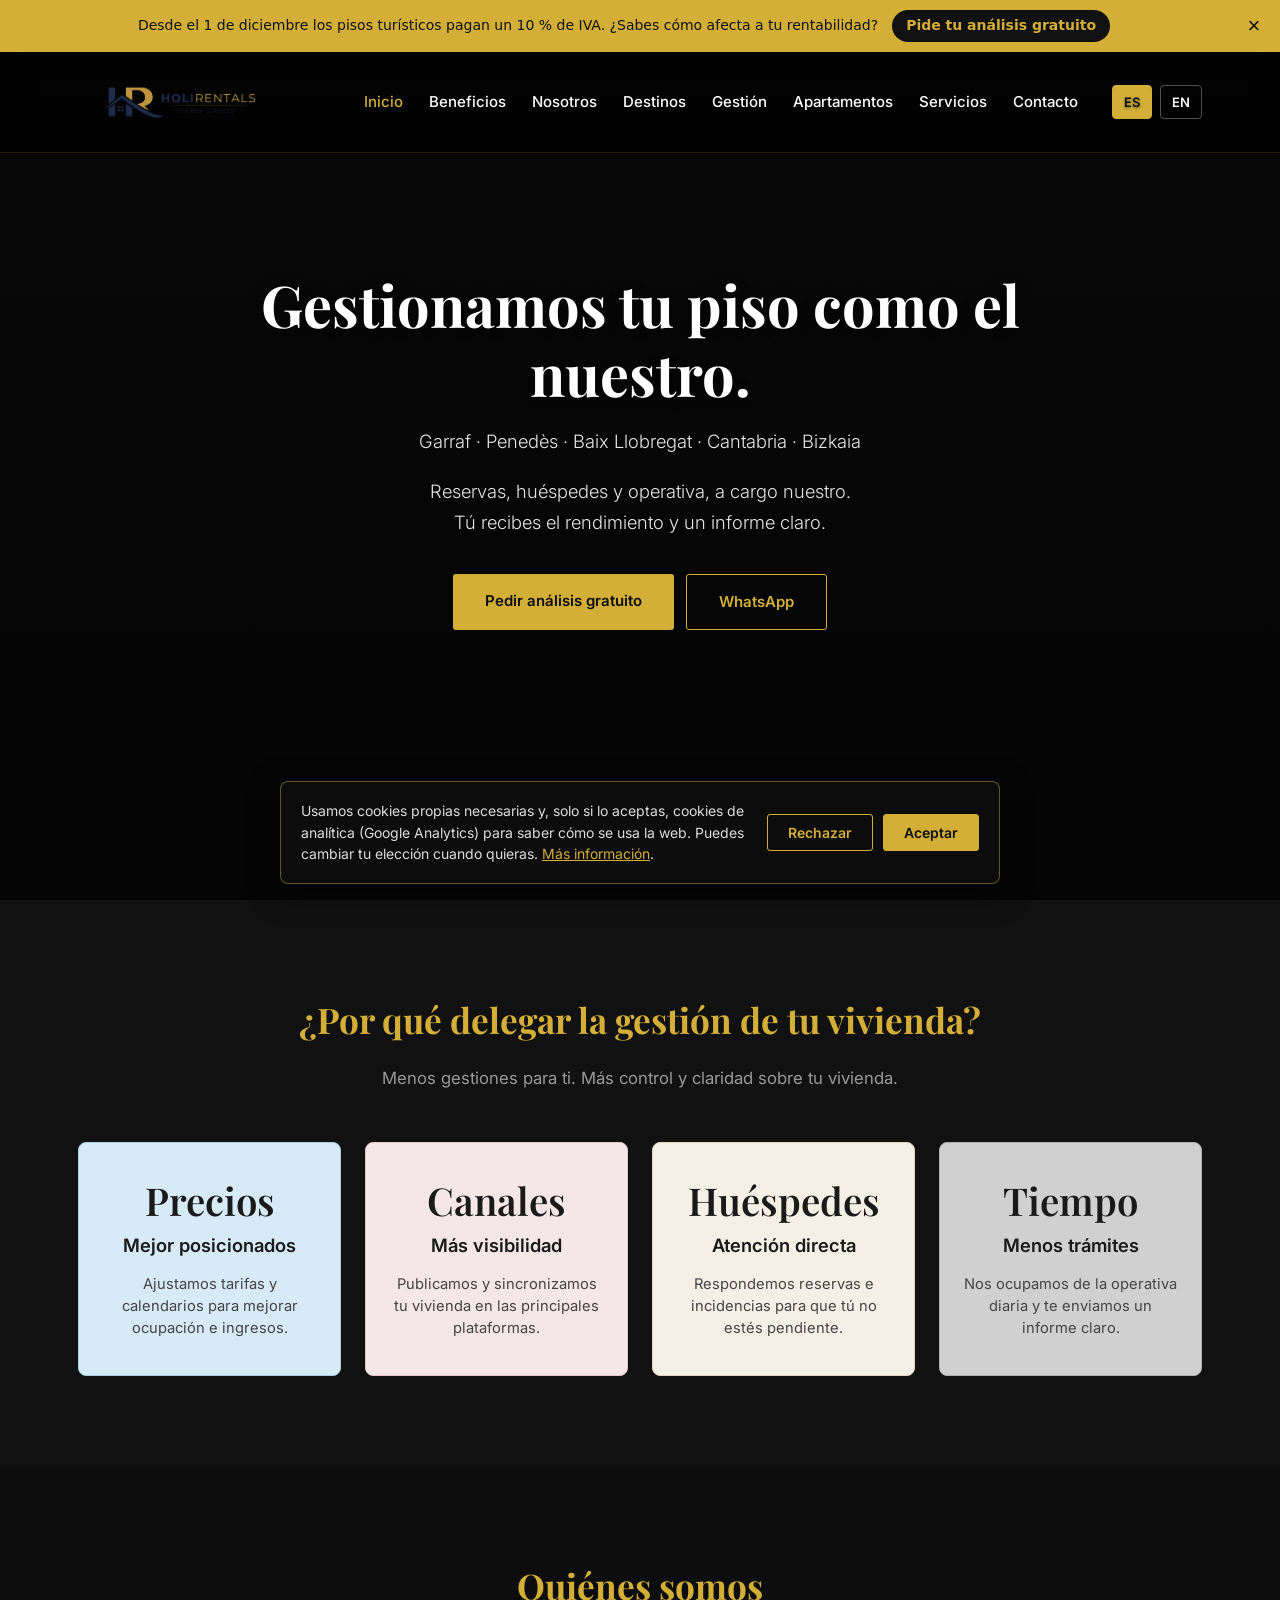
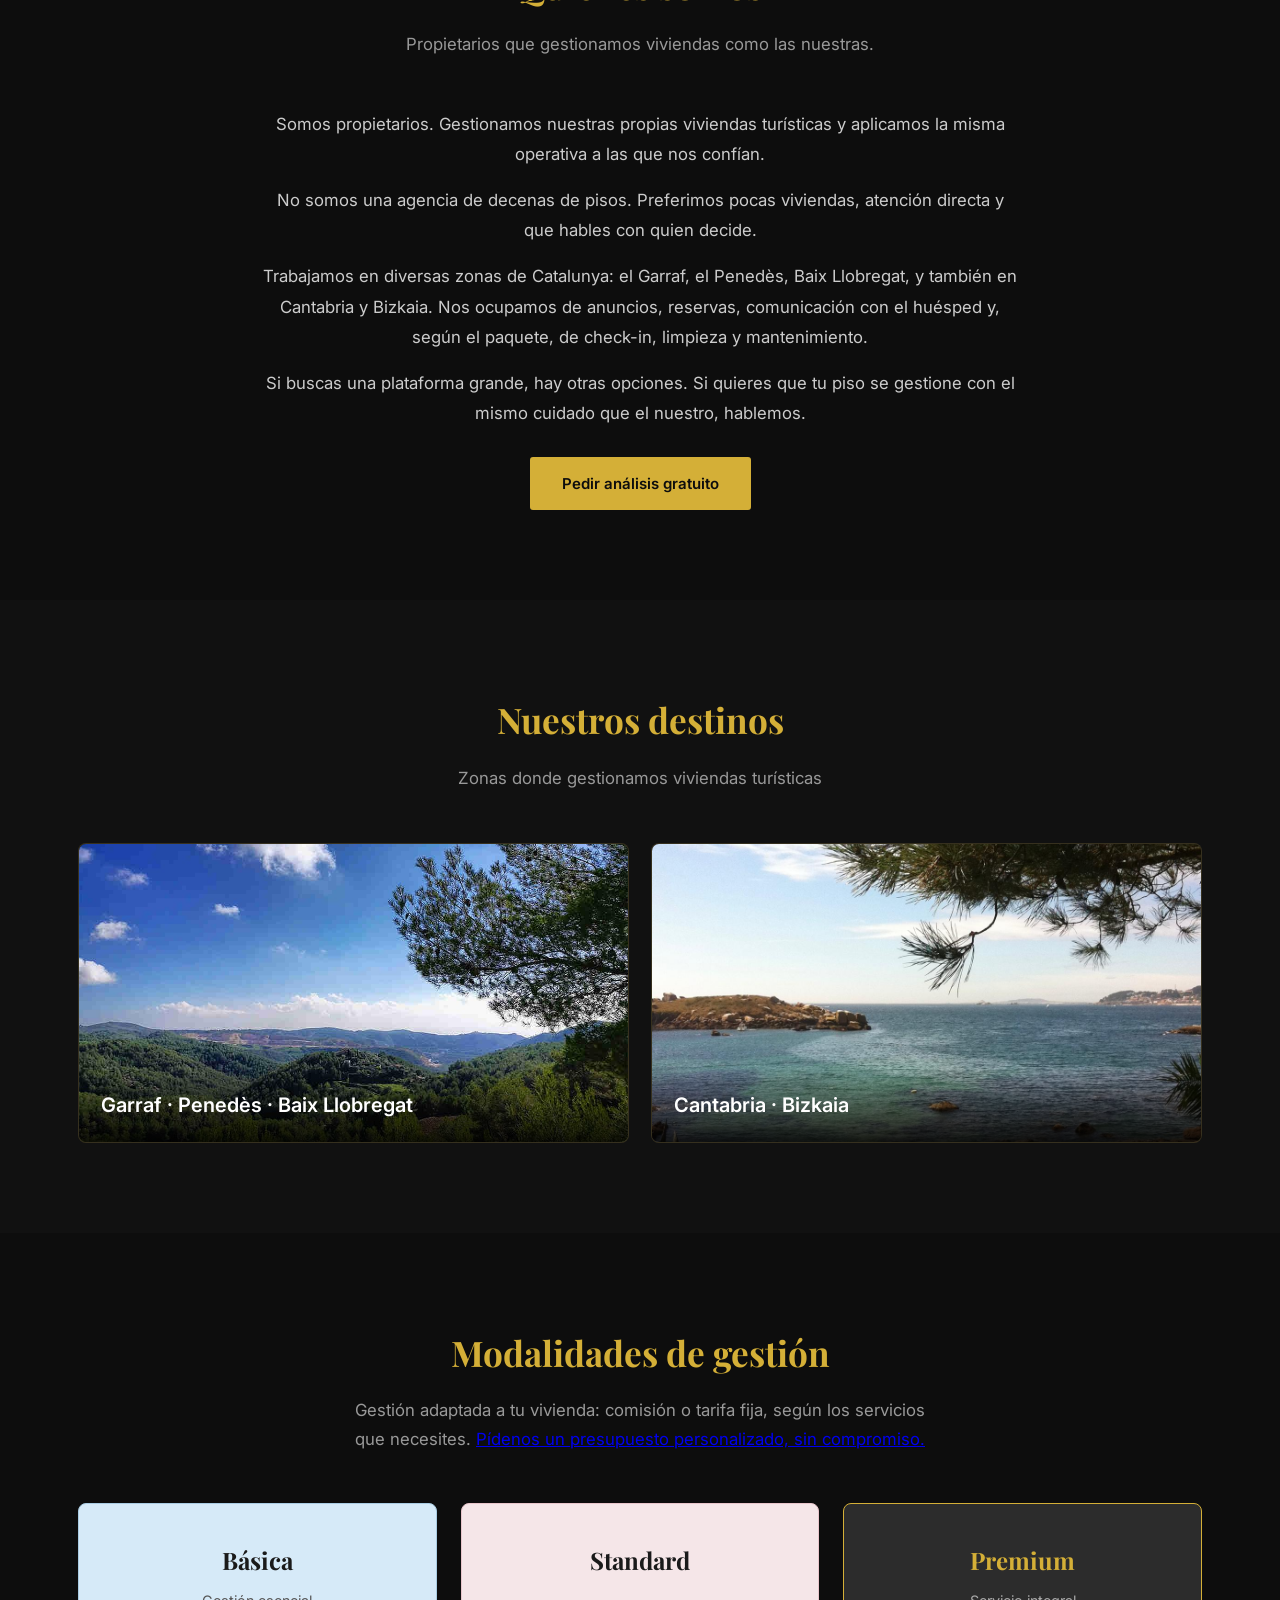
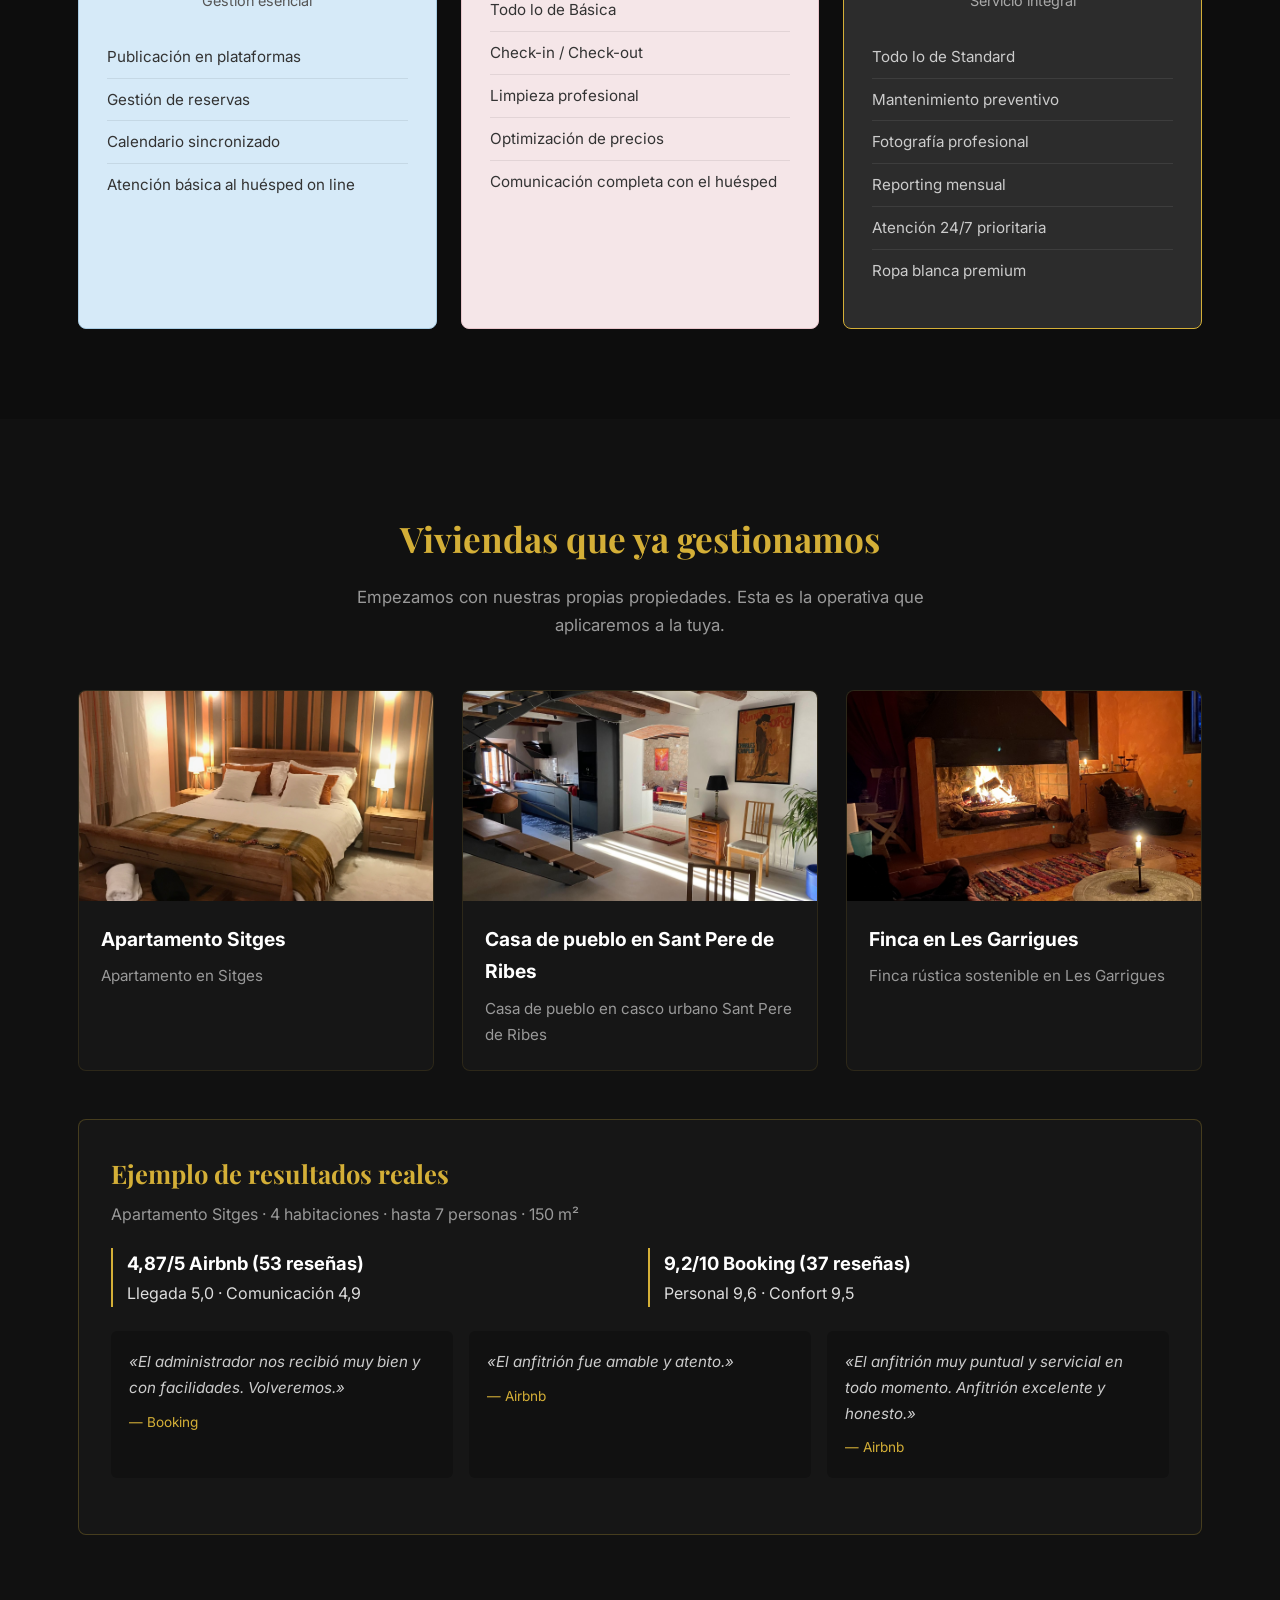
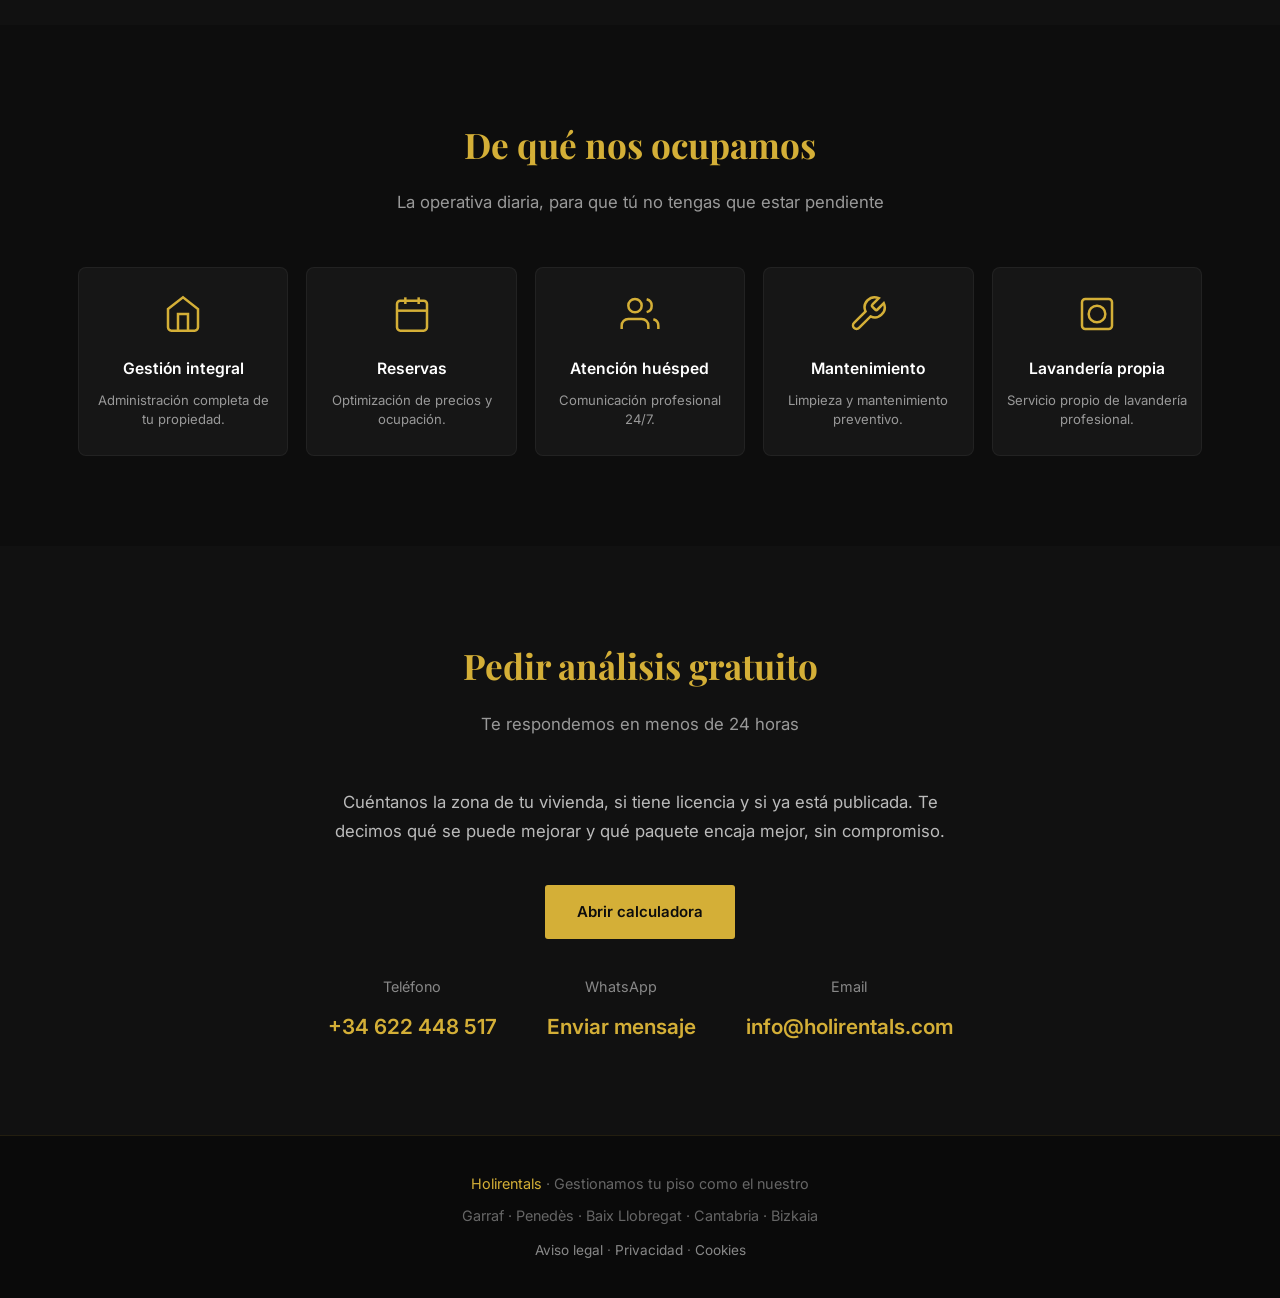
==== commit ef94eb4a: "IVA25: franja de aviso IVA (ES/EN y calculadora), cerrable, sin cookies" ====
--- a/index.html
+++ b/index.html
@@ -25,6 +25,10 @@
   <meta name="twitter:description" content="Gestionamos tu piso como el nuestro. Alquiler vacacional en Garraf, Penedès y Baix Llobregat, además de Cantabria y Bizkaia. Pide tu análisis gratuito.">
   <meta name="twitter:image" content="https://holirentals.com/logo.png">
   <script src="/consent.js"></script>
+  <!-- Vercel Web Analytics: sin cookies, no requiere consentimiento -->
+  <script>window.va=window.va||function(){(window.vaq=window.vaq||[]).push(arguments);};</script>
+  <script defer src="/_vercel/insights/script.js"></script>
+  <script defer src="/iva-aviso.js"></script>
   <!-- Schema LocalBusiness -->
   <script type="application/ld+json">
   {
